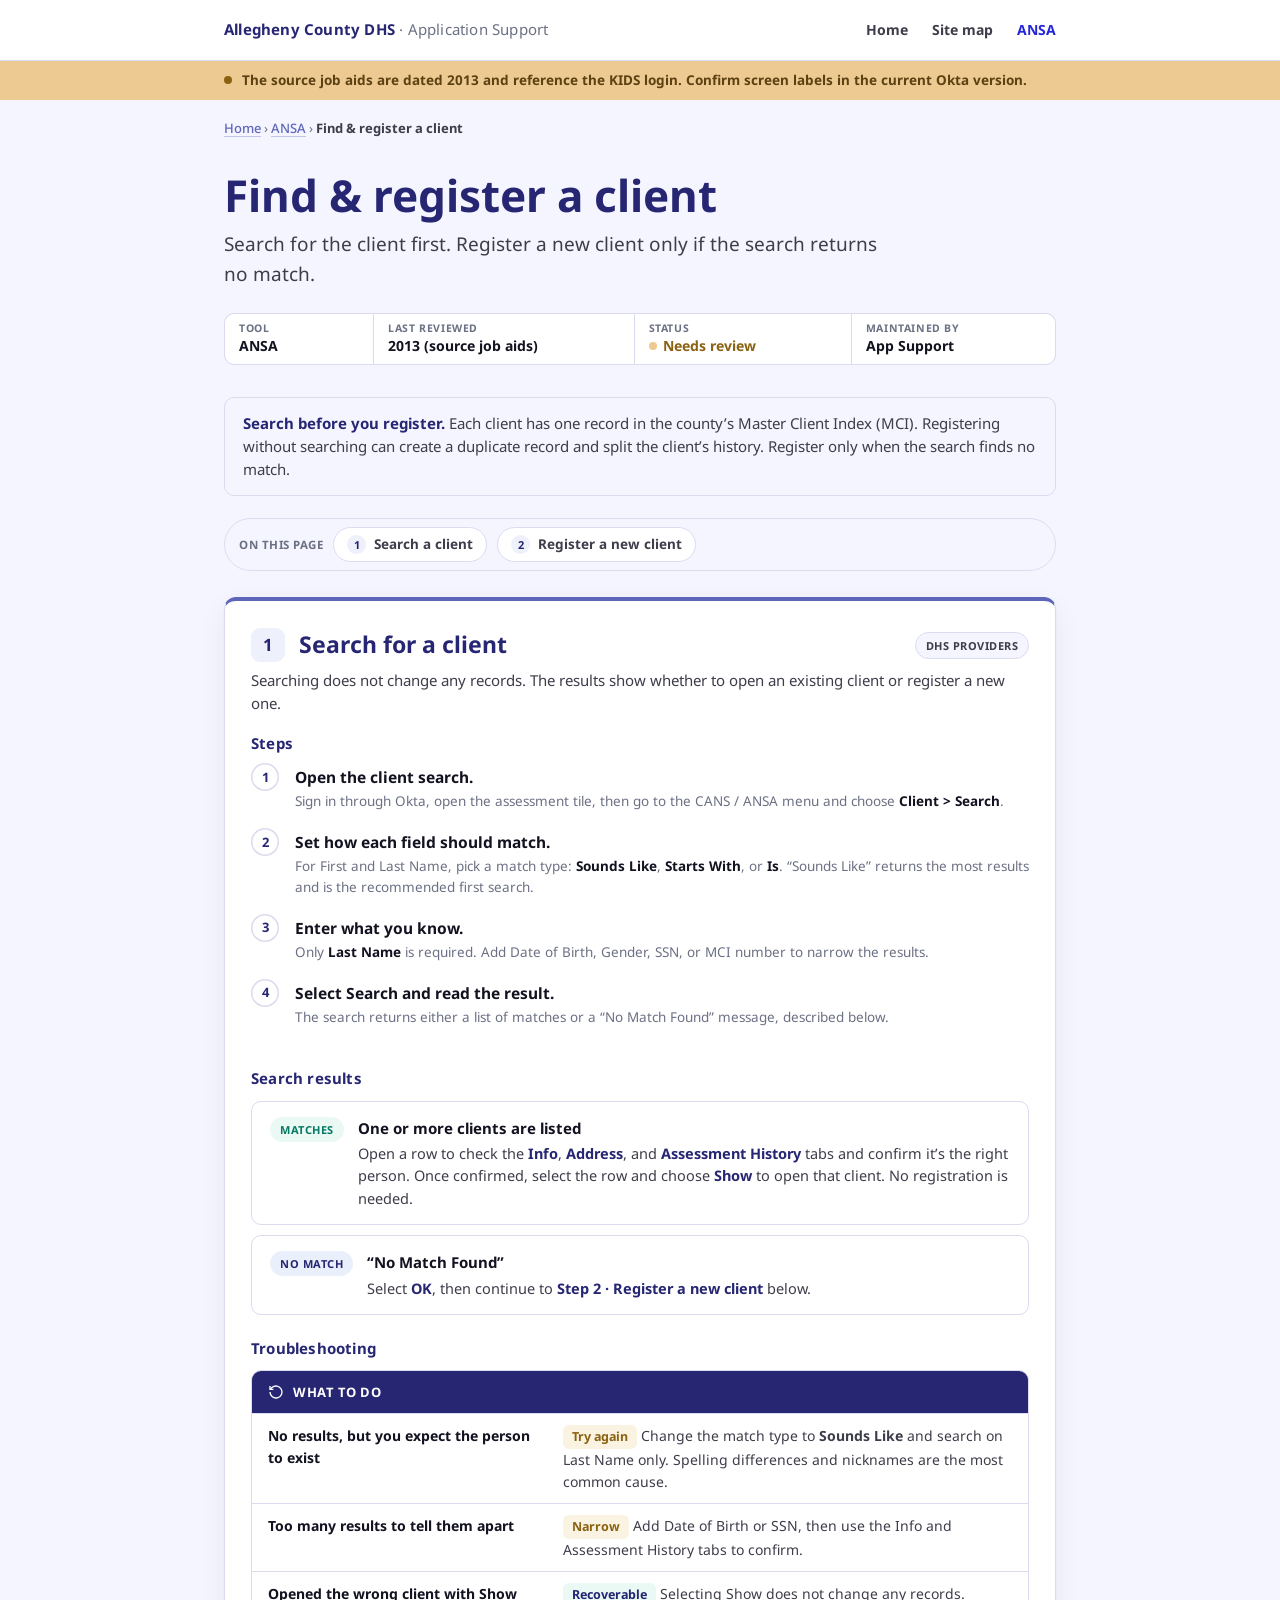
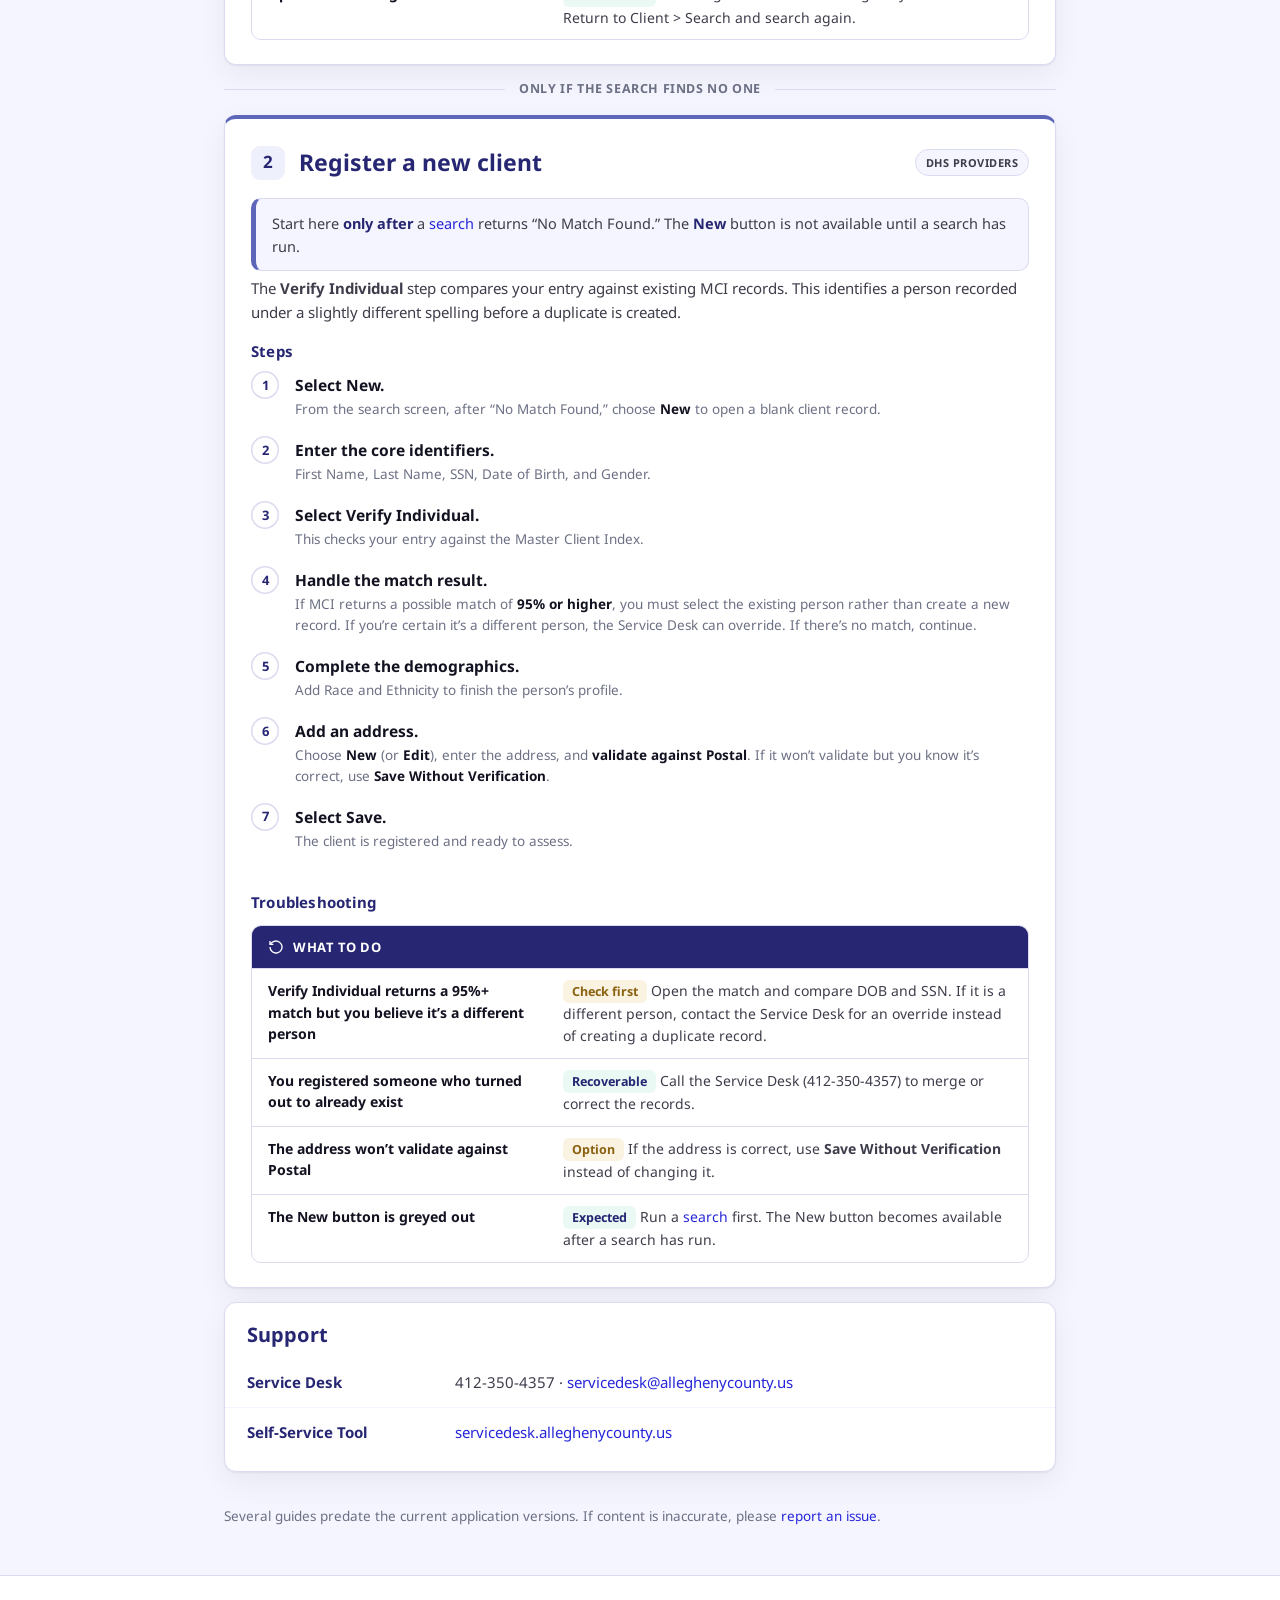
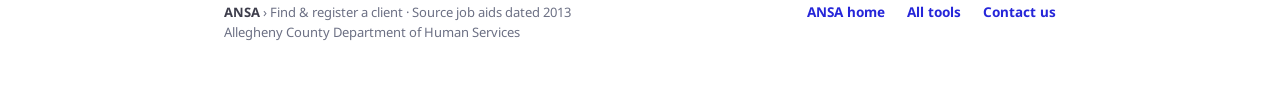
==== ansa-find-register-client.html @ c054a8fb "Rework MH Residential guides and tighten copy across the hub Referral page: replace the accordion li" ====
<!DOCTYPE html>
<html lang="en"><head>
<meta charset="UTF-8"><meta name="viewport" content="width=device-width, initial-scale=1.0">
<title>Find & register a client | ANSA</title>
<link rel="stylesheet" href="acdhs.css">

<style>
  .notice{background:var(--yellow);color:#5c4112;}
  .notice .wrap-narrow{display:flex;align-items:center;gap:10px;padding:9px 24px;font-size:13.5px;font-weight:700;}
  .notice .dot{width:8px;height:8px;border-radius:50%;background:#8a6212;flex:none;}
  .notice a{color:#5c4112;text-decoration:underline;}
  .hero{padding:34px 0 8px;}
  .twocol{display:grid;grid-template-columns:1fr 1fr;gap:16px;margin:0 0 30px;}
  .panel{background:var(--white);border:1px solid var(--ash);border-radius:var(--radius);box-shadow:var(--shadow);padding:22px 24px;}
  .panel h3{margin:0 0 10px;font-size:15px;font-weight:700;color:var(--dark-blue);letter-spacing:.2px;}
  .panel ul{margin:0;padding-left:18px;color:var(--slate);font-size:15px;}
  .panel ul li{margin-bottom:7px;}
  .panel p{margin:0;color:var(--slate);font-size:15px;}
  .access{display:flex;gap:16px;align-items:flex-start;background:var(--white);border:1px solid var(--ash);border-left:5px solid var(--light-blue);border-radius:var(--radius);box-shadow:var(--shadow);padding:20px 24px;margin:0 0 38px;}
  .access .ic{width:40px;height:40px;border-radius:10px;background:#EEF0FB;display:flex;align-items:center;justify-content:center;flex:none;}
  .access .ic svg{width:21px;height:21px;stroke:var(--light-blue);}
  .access h3{margin:0 0 4px;font-size:16px;color:var(--dark-blue);}
  .access p{margin:0;color:var(--slate);font-size:15px;}
  .access .corr{margin-top:8px;font-size:13.5px;color:#8a6212;background:#FBF3E2;border-radius:8px;padding:8px 12px;}
  .buckets{display:grid;grid-template-columns:1fr 1fr;gap:14px;margin-bottom:18px;}
  .bucket{display:flex;flex-direction:column;background:var(--white);border:1px solid var(--ash);border-radius:var(--radius);box-shadow:var(--shadow);padding:20px 22px;text-decoration:none;color:inherit;transition:transform .12s,box-shadow .12s,border-color .12s;}
  a.bucket:hover{transform:translateY(-2px);border-color:var(--light-blue);box-shadow:0 6px 22px rgba(18,18,33,.10);text-decoration:none;}
  .bucket .top{display:flex;align-items:center;justify-content:space-between;margin-bottom:8px;}
  .bucket .bt{font-size:17px;font-weight:700;color:var(--dark-blue);}
  .bucket .bd{font-size:14px;color:var(--slate);margin-bottom:12px;}
  .bucket .aids{font-size:13px;color:var(--stone);margin-top:auto;}
  .bucket .aids span{display:inline-block;background:var(--smoke);border:1px solid var(--ash);border-radius:6px;padding:2px 8px;margin:0 5px 5px 0;color:var(--slate);}
  .bucket .foot{margin-top:12px;display:flex;align-items:baseline;gap:12px;}
  .bucket .steps{font-size:13px;color:var(--stone);}
  .bucket .go{margin-left:auto;font-size:13.5px;font-weight:700;color:var(--blue);}
  .bucket.soon .go{color:var(--stone);}
  .bucket.feat{border-color:var(--light-blue);}
  .tasklist{display:flex;flex-direction:column;gap:12px;margin-bottom:24px;}
  .task{display:flex;gap:16px;align-items:flex-start;background:var(--white);border:1px solid var(--ash);border-radius:var(--radius);box-shadow:var(--shadow);padding:20px 22px;text-decoration:none;color:inherit;transition:transform .12s,border-color .12s;}
  a.task:hover{transform:translateY(-2px);border-color:var(--light-blue);text-decoration:none;}
  .task .num{width:30px;height:30px;border-radius:8px;background:#EEF0FB;color:var(--dark-blue);font-weight:700;font-size:14px;display:flex;align-items:center;justify-content:center;flex:none;}
  .task .tt{font-size:17px;font-weight:700;color:var(--dark-blue);margin:0 0 3px;}
  .task .td{font-size:14.5px;color:var(--slate);margin:0;}
  .task .meta{margin-top:9px;display:flex;gap:8px;align-items:center;}
  .task .go{margin-left:auto;align-self:center;color:var(--light-blue);font-weight:700;font-size:20px;}
  /* steps + result + recovery (shared with guide pages) */
  section.block{margin-bottom:40px;}
  ol.steps{margin:0;padding-left:0;counter-reset:step;list-style:none;}
  ol.steps li{position:relative;padding:0 0 18px 44px;counter-increment:step;font-size:15.5px;color:var(--black);}
  ol.steps li::before{content:counter(step);position:absolute;left:0;top:-2px;width:28px;height:28px;border-radius:50%;background:var(--white);box-shadow:inset 0 0 0 1.5px var(--ash);color:var(--dark-blue);font-size:13px;font-weight:700;display:flex;align-items:center;justify-content:center;}
  ol.steps li b{color:var(--black);}
  ol.steps li span{display:block;color:var(--stone);font-size:13.5px;margin-top:2px;}
  .results{display:flex;flex-direction:column;gap:10px;}
  .res{background:var(--white);border:1px solid var(--ash);border-radius:10px;padding:15px 18px;display:flex;gap:14px;align-items:flex-start;}
  .res .rt{font-size:15px;font-weight:700;color:var(--black);margin:0 0 2px;}
  .res p{margin:0;font-size:14.5px;color:var(--slate);}
  .res p b{color:var(--dark-blue);}
  .recover{border:1px solid var(--ash);border-radius:10px;overflow:hidden;}
  .recover .rh{background:var(--dark-blue);color:#fff;font-size:13px;font-weight:700;letter-spacing:.5px;text-transform:uppercase;padding:11px 16px;display:flex;align-items:center;gap:9px;}
  .recover table{width:100%;border-collapse:collapse;font-size:14px;}
  .recover td{padding:11px 16px;border-top:1px solid var(--ash);vertical-align:top;color:var(--slate);}
  .recover tr td:first-child{font-weight:700;color:var(--black);width:38%;}
  .recover .yes{display:inline-block;font-weight:700;color:var(--dark-blue);background:#EAF9F4;padding:2px 9px;border-radius:6px;font-size:12.5px;}
  .recover .chk{display:inline-block;font-weight:700;color:#8a6212;background:#FBF3E2;padding:2px 9px;border-radius:6px;font-size:12.5px;}
  .contacts{background:var(--white);border:1px solid var(--ash);border-radius:var(--radius);box-shadow:var(--shadow);overflow:hidden;margin-bottom:34px;}
  .contacts .row{display:flex;gap:18px;padding:13px 22px;border-top:1px solid var(--smoke);font-size:15px;}
  .contacts .row:first-of-type{border-top:none;}
  .contacts dt{flex:0 0 190px;font-weight:700;color:var(--dark-blue);margin:0;}
  .contacts dd{margin:0;color:var(--slate);}
  .why{font-size:15px;color:var(--slate);background:var(--smoke);border:1px solid var(--ash);border-radius:10px;padding:14px 18px;margin:0 0 22px;}
  .why b{color:var(--dark-blue);}
  /* combined page: sticky in-page nav + stacked steps */
  .subnav{position:sticky;top:60px;z-index:10;display:flex;align-items:center;gap:10px;flex-wrap:wrap;background:rgba(245,245,255,.92);-webkit-backdrop-filter:blur(6px);backdrop-filter:blur(6px);border:1px solid var(--ash);border-radius:30px;padding:8px 14px;margin:0 0 26px;}
  .subnav .lab{font-weight:700;color:var(--stone);text-transform:uppercase;letter-spacing:.5px;font-size:11.5px;}
  .subnav a{display:inline-flex;align-items:center;gap:8px;background:var(--white);border:1px solid var(--ash);border-radius:30px;padding:6px 13px;font-weight:700;color:var(--slate);font-size:13.5px;}
  .subnav a:hover{border-color:var(--blue);color:var(--dark-blue);text-decoration:none;}
  .subnav a .n{width:19px;height:19px;border-radius:50%;background:#EEF0FB;color:var(--dark-blue);font-size:11px;display:flex;align-items:center;justify-content:center;}
  .stepsec{scroll-margin-top:120px;background:var(--white);border:1px solid var(--ash);border-top:4px solid var(--light-blue);border-radius:var(--radius);box-shadow:var(--shadow);padding:6px 26px 24px;margin-bottom:14px;}
  .stephead{display:flex;align-items:center;gap:14px;padding:20px 0 4px;flex-wrap:wrap;}
  .stephead .bignum{width:34px;height:34px;border-radius:9px;background:#EEF0FB;color:var(--dark-blue);font-weight:700;font-size:17px;display:flex;align-items:center;justify-content:center;flex:none;}
  .stephead h2{margin:0;font-size:23px;}
  .stephead .tag{margin-left:auto;}
  .stepsec h3{font-size:15px;color:var(--dark-blue);margin:22px 0 10px;letter-spacing:.2px;}
  .stepsec h3:first-of-type{margin-top:16px;}
  .bridge{display:flex;align-items:center;gap:14px;margin:6px 0 16px;color:var(--stone);font-size:12.5px;font-weight:700;text-transform:uppercase;letter-spacing:.6px;}
  .bridge::before,.bridge::after{content:"";height:1px;background:var(--ash);flex:1;}
  .pre{font-size:14.5px;color:var(--slate);background:var(--smoke);border:1px solid var(--ash);border-left:5px solid var(--light-blue);border-radius:10px;padding:13px 16px;margin:0 0 6px;}
  .pre b{color:var(--dark-blue);}
  @media (max-width:680px){
    .twocol,.buckets{grid-template-columns:1fr;}
    .contacts dt{flex-basis:130px;} .access{flex-wrap:wrap;}
    .subnav{top:56px;} .stephead .tag{margin-left:0;}
  }
  .report{font-size:13.5px;color:var(--stone);margin:18px 0 0;}
</style>

</head><body>
<div class="topbar"><div class="wrap-narrow">
  <div class="brand">Allegheny County DHS <span>· Application Support</span></div>
  <nav class="nav" aria-label="Sections"><a href="index.html">Home</a><a href="dhs-sitemap.html">Site map</a><a href="ansa-landing.html" class="active">ANSA</a></nav>
</div></div><div class="notice"><div class="wrap-narrow">
  <span class="dot" aria-hidden="true"></span><span>The source job aids are dated 2013 and reference the KIDS login. Confirm screen labels in the current Okta version.</span>
</div></div><main class="wrap-narrow">
  <div class="crumb"><a href="index.html">Home</a> › <a href="ansa-landing.html">ANSA</a> › <b>Find &amp; register a client</b></div>
  <section class="hero">
    <h1>Find &amp; register a client</h1>
    <p class="lede">Search for the client first. Register a new client only if the search returns no match.</p>
    <div class="trust"><div><div class="k">Tool</div><div class="v">ANSA</div></div><div><div class="k">Last reviewed</div><div class="v">2013 (source job aids)</div></div><div><div class="k">Status</div><div class="v warn">Needs review</div></div><div><div class="k">Maintained by</div><div class="v">App Support</div></div></div>
  </section>

  <div class="why"><b>Search before you register.</b> Each client has one record in the county’s Master Client Index (MCI). Registering without searching can create a duplicate record and split the client’s history. Register only when the search finds no match.</div>

  <nav class="subnav" aria-label="On this page">
    <span class="lab">On this page</span>
    <a href="#search"><span class="n">1</span> Search a client</a>
    <a href="#register"><span class="n">2</span> Register a new client</a>
  </nav>

  <!-- STEP 1 -->
  <section class="stepsec" id="search">
    <div class="stephead">
      <span class="bignum">1</span>
      <h2>Search for a client</h2>
      <span class="tag role">DHS Providers</span>
    </div>
    <p style="color:var(--slate);margin:2px 0 0;font-size:15px">Searching does not change any records. The results show whether to open an existing client or register a new one.</p>

    <h3>Steps</h3>
    <ol class="steps">
      <li><b>Open the client search.</b><span>Sign in through Okta, open the assessment tile, then go to the CANS / ANSA menu and choose <b>Client &gt; Search</b>.</span></li>
      <li><b>Set how each field should match.</b><span>For First and Last Name, pick a match type: <b>Sounds Like</b>, <b>Starts With</b>, or <b>Is</b>. “Sounds Like” returns the most results and is the recommended first search.</span></li>
      <li><b>Enter what you know.</b><span>Only <b>Last Name</b> is required. Add Date of Birth, Gender, SSN, or MCI number to narrow the results.</span></li>
      <li><b>Select Search and read the result.</b><span>The search returns either a list of matches or a “No Match Found” message, described below.</span></li>
    </ol>

    <h3>Search results</h3>
    <div class="results">
      <div class="res"><span class="tag ok">Matches</span><div><p class="rt">One or more clients are listed</p><p>Open a row to check the <b>Info</b>, <b>Address</b>, and <b>Assessment History</b> tabs and confirm it’s the right person. Once confirmed, select the row and choose <b>Show</b> to open that client. No registration is needed.</p></div></div>
      <div class="res"><span class="tag new">No match</span><div><p class="rt">“No Match Found”</p><p>Select <b>OK</b>, then continue to <a href="#register"><b>Step 2 · Register a new client</b></a> below.</p></div></div>
    </div>

    <h3>Troubleshooting</h3>
    <div class="recover">
      <div class="rh"><svg viewBox="0 0 24 24" fill="none" stroke="currentColor" stroke-width="2" style="width:16px;height:16px"><path d="M3 12a9 9 0 1 0 3-6.7L3 8"/><path d="M3 3v5h5"/></svg> What to do</div>
      <table>
        <tr><td>No results, but you expect the person to exist</td><td><span class="chk">Try again</span> Change the match type to <b>Sounds Like</b> and search on Last Name only. Spelling differences and nicknames are the most common cause.</td></tr>
        <tr><td>Too many results to tell them apart</td><td><span class="chk">Narrow</span> Add Date of Birth or SSN, then use the Info and Assessment History tabs to confirm.</td></tr>
        <tr><td>Opened the wrong client with Show</td><td><span class="yes">Recoverable</span> Selecting Show does not change any records. Return to Client &gt; Search and search again.</td></tr>
      </table>
    </div>
  </section>

  <div class="bridge">Only if the search finds no one</div>

  <!-- STEP 2 -->
  <section class="stepsec" id="register">
    <div class="stephead">
      <span class="bignum">2</span>
      <h2>Register a new client</h2>
      <span class="tag role">DHS Providers</span>
    </div>
    <p class="pre" style="margin-top:14px">Start here <b>only after</b> a <a href="#search">search</a> returns “No Match Found.” The <b>New</b> button is not available until a search has run.</p>
    <p style="color:var(--slate);margin:0 0 4px;font-size:15px">The <b>Verify Individual</b> step compares your entry against existing MCI records. This identifies a person recorded under a slightly different spelling before a duplicate is created.</p>

    <h3>Steps</h3>
    <ol class="steps">
      <li><b>Select New.</b><span>From the search screen, after “No Match Found,” choose <b>New</b> to open a blank client record.</span></li>
      <li><b>Enter the core identifiers.</b><span>First Name, Last Name, SSN, Date of Birth, and Gender.</span></li>
      <li><b>Select Verify Individual.</b><span>This checks your entry against the Master Client Index.</span></li>
      <li><b>Handle the match result.</b><span>If MCI returns a possible match of <b>95% or higher</b>, you must select the existing person rather than create a new record. If you’re certain it’s a different person, the Service Desk can override. If there’s no match, continue.</span></li>
      <li><b>Complete the demographics.</b><span>Add Race and Ethnicity to finish the person’s profile.</span></li>
      <li><b>Add an address.</b><span>Choose <b>New</b> (or <b>Edit</b>), enter the address, and <b>validate against Postal</b>. If it won’t validate but you know it’s correct, use <b>Save Without Verification</b>.</span></li>
      <li><b>Select Save.</b><span>The client is registered and ready to assess.</span></li>
    </ol>

    <h3>Troubleshooting</h3>
    <div class="recover">
      <div class="rh"><svg viewBox="0 0 24 24" fill="none" stroke="currentColor" stroke-width="2" style="width:16px;height:16px"><path d="M3 12a9 9 0 1 0 3-6.7L3 8"/><path d="M3 3v5h5"/></svg> What to do</div>
      <table>
        <tr><td>Verify Individual returns a 95%+ match but you believe it’s a different person</td><td><span class="chk">Check first</span> Open the match and compare DOB and SSN. If it is a different person, contact the Service Desk for an override instead of creating a duplicate record.</td></tr>
        <tr><td>You registered someone who turned out to already exist</td><td><span class="yes">Recoverable</span> Call the Service Desk (412-350-4357) to merge or correct the records.</td></tr>
        <tr><td>The address won’t validate against Postal</td><td><span class="chk">Option</span> If the address is correct, use <b>Save Without Verification</b> instead of changing it.</td></tr>
        <tr><td>The New button is greyed out</td><td><span class="yes">Expected</span> Run a <a href="#search">search</a> first. The New button becomes available after a search has run.</td></tr>
      </table>
    </div>
  </section>

  <section class="block">
    <div class="contacts">
      <div style="padding:16px 22px 4px"><h2 style="font-size:20px;margin:0">Support</h2></div>
      <dl style="margin:0;padding:4px 0 14px">
        <div class="row"><dt>Service Desk</dt><dd>412-350-4357 · <a href="mailto:servicedesk@alleghenycounty.us">servicedesk@alleghenycounty.us</a></dd></div>
        <div class="row"><dt>Self-Service Tool</dt><dd><a href="http://servicedesk.alleghenycounty.us">servicedesk.alleghenycounty.us</a></dd></div>
      </dl>
    </div>
    <p class="report">Several guides predate the current application versions. If content is inaccurate, please <a href="mailto:dhs-servicedesk@alleghenycounty.us?subject=Guide%20issue%3A%20Find%20%26%20register%20a%20client%20%E2%80%94%20ANSA">report an issue</a>.</p>
  </section>
</main><footer><div class="wrap-narrow">
  <div class="meta"><b>ANSA</b> › Find &amp; register a client · Source job aids dated 2013<br>Allegheny County Department of Human Services</div>
  <div class="flinks"><a href="ansa-landing.html">ANSA home</a><a href="dhs-sitemap.html">All tools</a><a href="#">Contact us</a></div>
</div></footer></body></html>
---- acdhs.css ----
/* ACDHS design system — shared tokens & components */
@import url('https://fonts.googleapis.com/css2?family=Noto+Sans:wght@300;400;500;700&family=Noto+Serif:wght@400;700&display=swap');
:root{
  --white:#FFFFFF; --smoke:#F5F5FF; --ash:#DBDBF0;
  --black:#121221; --slate:#3D3D4B; --stone:#6C7084;
  --blue:#2626D9; --light-blue:#5E66BA; --dark-blue:#262673;
  --green:#05DEB4; --yellow:#EDCA91; --red:#ED9489; --sky:#ACD0FF;
  --radius:12px; --shadow:0 1px 2px rgba(18,18,33,.06), 0 10px 30px rgba(18,18,33,.06);
}
*{box-sizing:border-box;}
body{margin:0;font-family:'Noto Sans',system-ui,sans-serif;color:var(--black);background:var(--smoke);line-height:1.55;-webkit-font-smoothing:antialiased;}
a{color:var(--blue);text-decoration:none;} a:hover{text-decoration:underline;color:var(--dark-blue);}
:focus-visible{outline:3px solid var(--light-blue);outline-offset:2px;border-radius:4px;}
.wrap{max-width:1080px;margin:0 auto;padding:0 24px;}
.wrap-narrow{max-width:880px;margin:0 auto;padding:0 24px;}

/* top bar */
.topbar{background:var(--white);border-bottom:1px solid var(--ash);position:sticky;top:0;z-index:20;}
.topbar .wrap,.topbar .wrap-narrow{display:flex;align-items:center;justify-content:space-between;height:60px;}
.brand{font-weight:700;font-size:15px;color:var(--dark-blue);letter-spacing:.2px;}
.brand span{color:var(--stone);font-weight:400;}
.nav{display:flex;gap:24px;font-size:14px;font-weight:700;}
.nav a{color:var(--slate);}
.nav a.active{color:var(--blue);}

/* eyebrow / headings */
.eyebrow{font-size:12px;font-weight:700;letter-spacing:1.4px;color:var(--light-blue);text-transform:uppercase;margin:0 0 8px;}
h1{font-size:44px;line-height:1.05;font-weight:700;color:var(--dark-blue);margin:0 0 12px;}
h2{font-size:25px;font-weight:700;color:var(--dark-blue);margin:0 0 4px;}
.lede{font-size:19px;color:var(--slate);margin:0 0 24px;max-width:680px;}
.sub{color:var(--stone);font-size:15px;margin:0 0 20px;}

/* breadcrumb */
.crumb{font-size:13px;color:var(--stone);padding:18px 0 0;}
.crumb a{color:var(--light-blue);font-weight:500;text-decoration:underline;text-decoration-color:rgba(94,102,186,.35);text-underline-offset:3px;}
.crumb a:hover{color:var(--blue);text-decoration-color:currentColor;}
.crumb b{color:var(--slate);}

/* trust strip — the signature device. Slim, single row; holds up to 6 fields.
   Cells size to their content and share leftover space, so 1–6 fields all fill the row. */
.trust{display:flex;flex-wrap:wrap;gap:1px;background:var(--ash);border:1px solid var(--ash);border-radius:10px;overflow:hidden;margin:0 0 24px;}
.trust>div{flex:1 1 auto;background:var(--white);padding:7px 14px 8px;}
.trust .k{font-size:10.5px;font-weight:700;letter-spacing:.6px;text-transform:uppercase;color:var(--stone);line-height:1.4;margin-bottom:1px;}
.trust .v{font-size:14px;font-weight:700;color:var(--black);line-height:1.35;}
.trust .v.ok{color:var(--dark-blue);display:flex;align-items:center;gap:6px;}
.trust .v.ok::before{content:"";width:8px;height:8px;border-radius:50%;background:var(--green);}
.trust .v.warn{color:#8a6212;display:flex;align-items:center;gap:6px;}
.trust .v.warn::before{content:"";width:8px;height:8px;border-radius:50%;background:var(--yellow);}

/* fit check: helps people confirm they're on the right tool page.
   Directly after a trust strip, the two join into one unit (shared edge, square inner corners). */
.fit{background:var(--white);border:1px solid var(--ash);border-radius:10px;margin:0 0 24px;padding:2px 14px;}
.fit>div{display:grid;grid-template-columns:112px 1fr;gap:14px;padding:9px 0;border-top:1px solid var(--smoke);}
.fit>div:first-child{border-top:none;}
.fit dt{font-size:10.5px;font-weight:700;letter-spacing:.6px;text-transform:uppercase;color:var(--stone);line-height:1.4;padding-top:3px;}
.fit dd{margin:0;font-size:14.5px;line-height:1.5;color:var(--slate);}
.fit .alts{list-style:none;margin:0;padding:0;}
.fit .alts li+li{margin-top:3px;}
.fit .alts a{display:inline-flex;align-items:center;gap:4px;font-weight:700;margin-right:4px;}
.fit .alts .ext{width:13px;height:13px;fill:none;stroke:currentColor;stroke-width:2.2;stroke-linecap:round;stroke-linejoin:round;}
.fit .alts span{color:var(--stone);}

/* tooltip (behavior in acdhs-tip.js) */
.tip-btn{display:inline-flex;align-items:center;gap:5px;font:inherit;color:inherit;background:none;border:0;padding:0;cursor:help;text-decoration:underline dotted var(--stone);text-underline-offset:4px;}
.tip-btn svg{width:14px;height:14px;fill:none;stroke:var(--stone);stroke-width:2;stroke-linecap:round;}
.tip-btn:hover svg,.tip-btn:focus-visible svg{stroke:var(--dark-blue);}
.tip-body{position:fixed;z-index:40;width:max-content;max-width:min(300px,calc(100vw - 32px));background:var(--black);color:#fff;font-size:13px;font-weight:400;line-height:1.5;letter-spacing:0;text-transform:none;padding:10px 12px;border-radius:8px;box-shadow:0 8px 24px rgba(18,18,33,.25);}
.tip-body[hidden]{display:none;}
.tip-body b{color:#fff;font-weight:700;}
.tip-body a{color:var(--sky);font-weight:700;text-decoration:underline;text-underline-offset:2px;}
.tip-body a:hover{color:#fff;}
.trust:has(+.fit){margin-bottom:0;border-bottom-left-radius:0;border-bottom-right-radius:0;}
.trust+.fit{border-top:none;border-top-left-radius:0;border-top-right-radius:0;}

/* search */
.search{position:relative;margin-bottom:32px;}
.search label{display:block;font-size:13px;font-weight:700;color:var(--slate);margin-bottom:6px;}
.search input{width:100%;font:inherit;font-size:16px;color:var(--black);padding:14px 16px 14px 46px;background:var(--white);border:1.5px solid var(--ash);border-radius:10px;}
.search input::placeholder{color:var(--stone);}
.search input:focus{border-color:var(--blue);outline:none;box-shadow:0 0 0 3px rgba(38,38,217,.12);}
.search svg{position:absolute;left:16px;bottom:15px;width:20px;height:20px;stroke:var(--stone);}

/* callout */
.callout{background:var(--white);border:1px solid var(--ash);border-left:5px solid var(--light-blue);border-radius:var(--radius);padding:20px 24px;margin-bottom:34px;box-shadow:var(--shadow);}
.callout .eyebrow{margin-bottom:6px;}
.callout p{margin:0;color:var(--slate);font-size:15.5px;}
.callout b{color:var(--dark-blue);}

/* tags */
.tag{font-size:11px;font-weight:700;letter-spacing:.5px;text-transform:uppercase;padding:4px 10px;border-radius:20px;white-space:nowrap;display:inline-block;}
.tag.ok{background:#EAF9F4;color:#067a63;}
.tag.new{background:#EAF0FB;color:var(--dark-blue);}
.tag.warn{background:#FBF3E2;color:#8a6212;}
.tag.role{background:var(--smoke);color:var(--slate);border:1px solid var(--ash);}

/* buttons */
.btn{display:inline-block;background:var(--blue);color:#fff;font:inherit;font-size:14px;font-weight:700;border:none;border-radius:9px;padding:11px 18px;cursor:pointer;white-space:nowrap;}
.btn:hover{background:var(--dark-blue);text-decoration:none;color:#fff;}
.btn.ghost{background:var(--white);color:var(--blue);border:1.5px solid var(--ash);}
.btn.ghost:hover{border-color:var(--blue);color:var(--dark-blue);background:var(--smoke);}

/* generic card */
.card{background:var(--white);border:1px solid var(--ash);border-radius:var(--radius);box-shadow:var(--shadow);}

/* footer */
footer{border-top:1px solid var(--ash);background:var(--white);margin-top:48px;}
footer .wrap,footer .wrap-narrow{padding:26px 24px 44px;display:flex;flex-wrap:wrap;gap:18px 40px;align-items:baseline;justify-content:space-between;}
footer .meta{font-size:13px;color:var(--stone);}
footer .meta b{color:var(--slate);}
footer .flinks{display:flex;gap:22px;font-size:13.5px;font-weight:700;}

@media (max-width:680px){
  h1{font-size:32px;} .trust>div{flex-basis:40%;}
  .fit>div{grid-template-columns:1fr;gap:2px;}
  .nav{gap:14px;font-size:13px;} .brand span{display:none;}
}
@media (prefers-reduced-motion:reduce){*{transition:none!important;}}

/* text for screen readers only */
.visually-hidden{position:absolute!important;width:1px;height:1px;padding:0;margin:-1px;overflow:hidden;clip:rect(0 0 0 0);white-space:nowrap;border:0;}
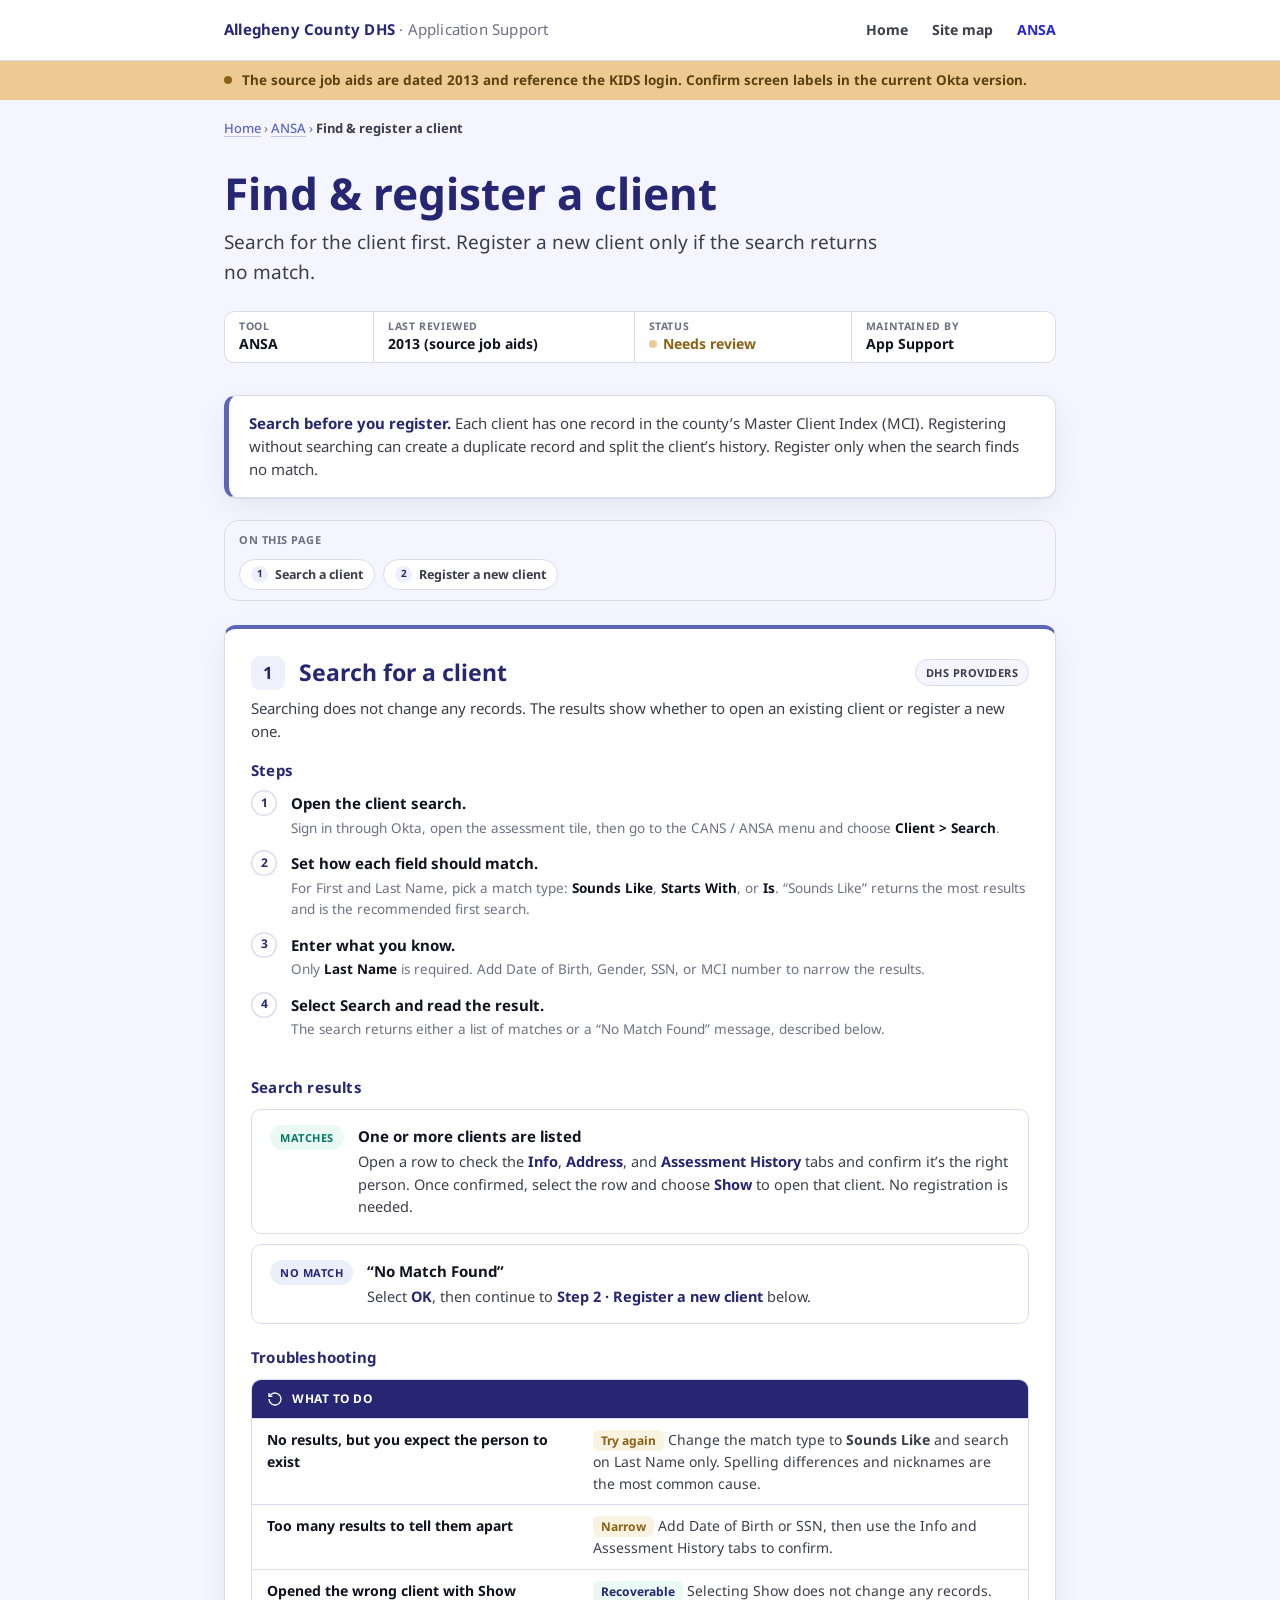
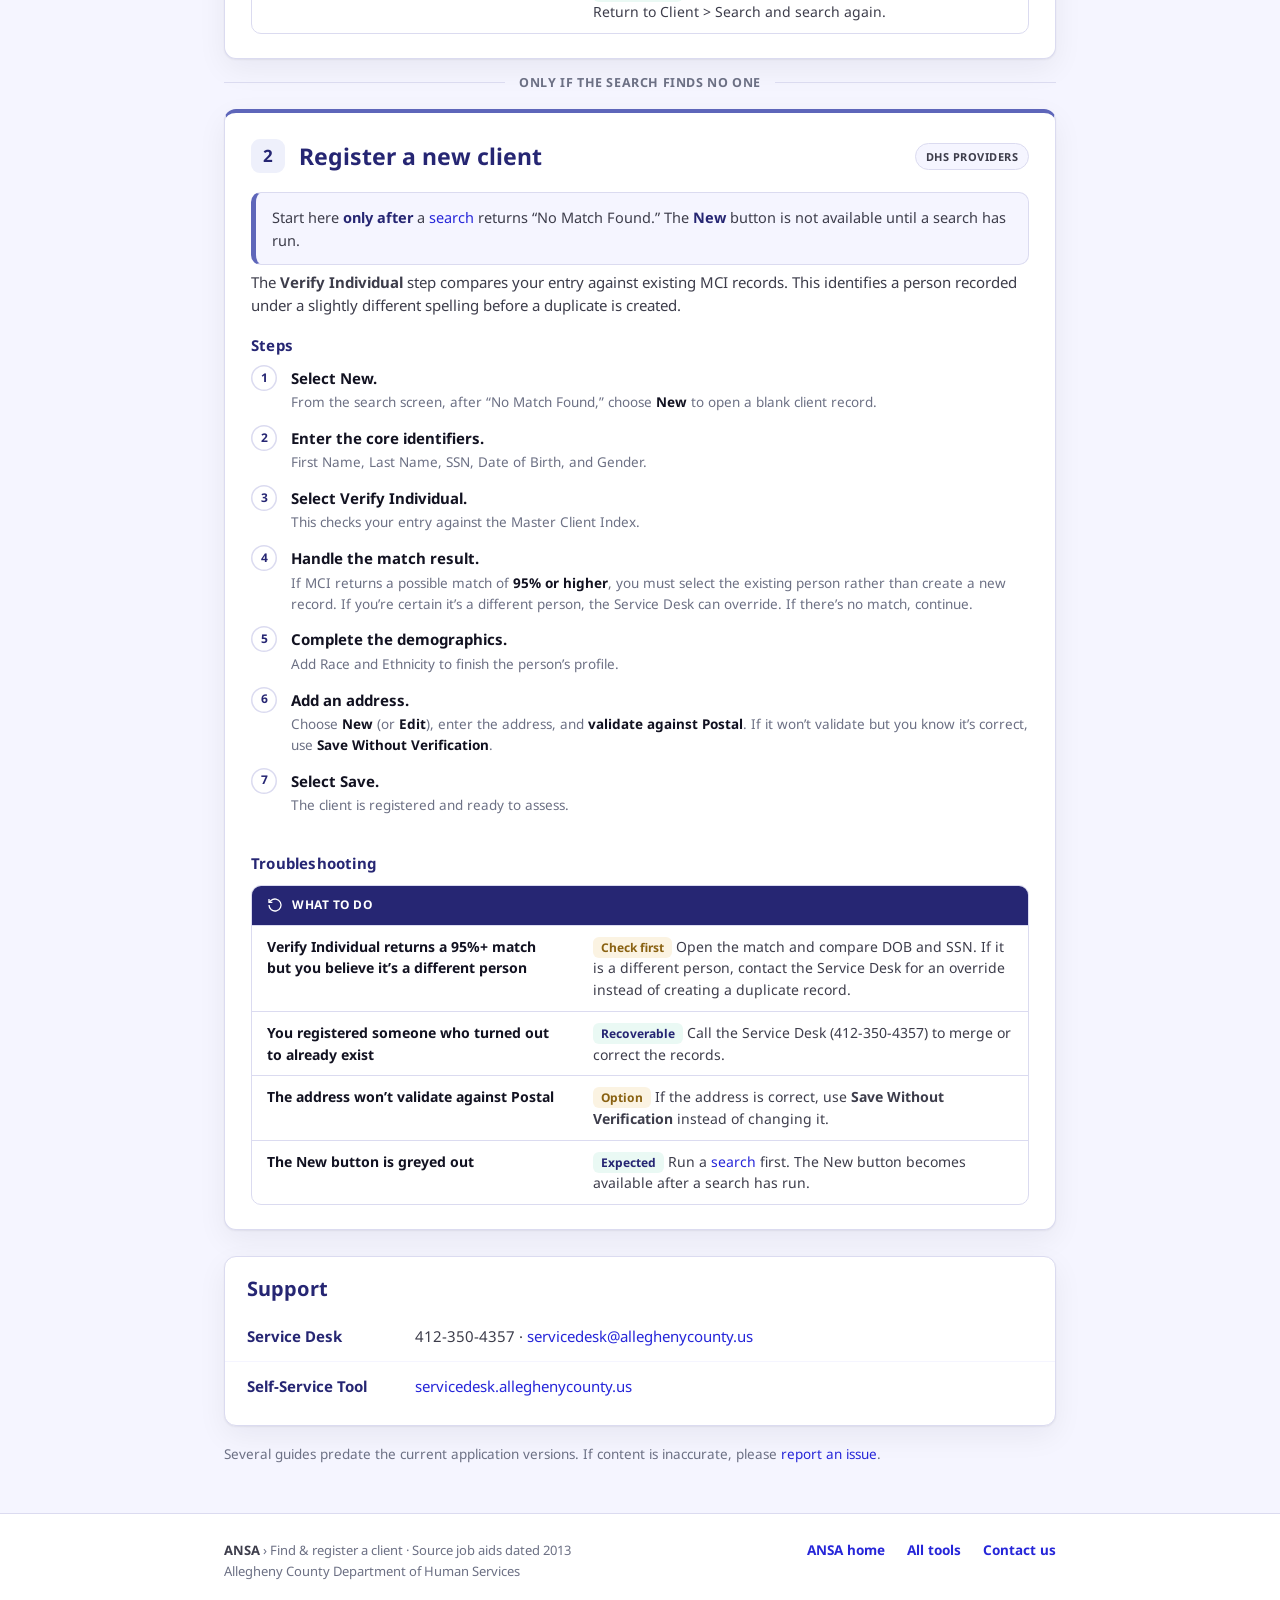
==== commit 304a9e17: "Move shared tool page styles into tool-page.css Carries over the tool-page refactor that was in prog" ====
--- a/ansa-find-register-client.html
+++ b/ansa-find-register-client.html
@@ -2,79 +2,22 @@
 <html lang="en"><head>
 <meta charset="UTF-8"><meta name="viewport" content="width=device-width, initial-scale=1.0">
 <title>Find & register a client | ANSA</title>
-<link rel="stylesheet" href="acdhs.css">
+<link rel="stylesheet" href="acdhs.css"><link rel="stylesheet" href="tool-page.css">
 
 <style>
-  .notice{background:var(--yellow);color:#5c4112;}
-  .notice .wrap-narrow{display:flex;align-items:center;gap:10px;padding:9px 24px;font-size:13.5px;font-weight:700;}
-  .notice .dot{width:8px;height:8px;border-radius:50%;background:#8a6212;flex:none;}
-  .notice a{color:#5c4112;text-decoration:underline;}
-  .hero{padding:34px 0 8px;}
-  .twocol{display:grid;grid-template-columns:1fr 1fr;gap:16px;margin:0 0 30px;}
-  .panel{background:var(--white);border:1px solid var(--ash);border-radius:var(--radius);box-shadow:var(--shadow);padding:22px 24px;}
-  .panel h3{margin:0 0 10px;font-size:15px;font-weight:700;color:var(--dark-blue);letter-spacing:.2px;}
-  .panel ul{margin:0;padding-left:18px;color:var(--slate);font-size:15px;}
-  .panel ul li{margin-bottom:7px;}
-  .panel p{margin:0;color:var(--slate);font-size:15px;}
-  .access{display:flex;gap:16px;align-items:flex-start;background:var(--white);border:1px solid var(--ash);border-left:5px solid var(--light-blue);border-radius:var(--radius);box-shadow:var(--shadow);padding:20px 24px;margin:0 0 38px;}
-  .access .ic{width:40px;height:40px;border-radius:10px;background:#EEF0FB;display:flex;align-items:center;justify-content:center;flex:none;}
-  .access .ic svg{width:21px;height:21px;stroke:var(--light-blue);}
-  .access h3{margin:0 0 4px;font-size:16px;color:var(--dark-blue);}
-  .access p{margin:0;color:var(--slate);font-size:15px;}
-  .access .corr{margin-top:8px;font-size:13.5px;color:#8a6212;background:#FBF3E2;border-radius:8px;padding:8px 12px;}
-  .buckets{display:grid;grid-template-columns:1fr 1fr;gap:14px;margin-bottom:18px;}
-  .bucket{display:flex;flex-direction:column;background:var(--white);border:1px solid var(--ash);border-radius:var(--radius);box-shadow:var(--shadow);padding:20px 22px;text-decoration:none;color:inherit;transition:transform .12s,box-shadow .12s,border-color .12s;}
-  a.bucket:hover{transform:translateY(-2px);border-color:var(--light-blue);box-shadow:0 6px 22px rgba(18,18,33,.10);text-decoration:none;}
-  .bucket .top{display:flex;align-items:center;justify-content:space-between;margin-bottom:8px;}
-  .bucket .bt{font-size:17px;font-weight:700;color:var(--dark-blue);}
-  .bucket .bd{font-size:14px;color:var(--slate);margin-bottom:12px;}
   .bucket .aids{font-size:13px;color:var(--stone);margin-top:auto;}
   .bucket .aids span{display:inline-block;background:var(--smoke);border:1px solid var(--ash);border-radius:6px;padding:2px 8px;margin:0 5px 5px 0;color:var(--slate);}
   .bucket .foot{margin-top:12px;display:flex;align-items:baseline;gap:12px;}
-  .bucket .steps{font-size:13px;color:var(--stone);}
-  .bucket .go{margin-left:auto;font-size:13.5px;font-weight:700;color:var(--blue);}
   .bucket.soon .go{color:var(--stone);}
   .bucket.feat{border-color:var(--light-blue);}
-  .tasklist{display:flex;flex-direction:column;gap:12px;margin-bottom:24px;}
-  .task{display:flex;gap:16px;align-items:flex-start;background:var(--white);border:1px solid var(--ash);border-radius:var(--radius);box-shadow:var(--shadow);padding:20px 22px;text-decoration:none;color:inherit;transition:transform .12s,border-color .12s;}
-  a.task:hover{transform:translateY(-2px);border-color:var(--light-blue);text-decoration:none;}
-  .task .num{width:30px;height:30px;border-radius:8px;background:#EEF0FB;color:var(--dark-blue);font-weight:700;font-size:14px;display:flex;align-items:center;justify-content:center;flex:none;}
-  .task .tt{font-size:17px;font-weight:700;color:var(--dark-blue);margin:0 0 3px;}
-  .task .td{font-size:14.5px;color:var(--slate);margin:0;}
-  .task .meta{margin-top:9px;display:flex;gap:8px;align-items:center;}
-  .task .go{margin-left:auto;align-self:center;color:var(--light-blue);font-weight:700;font-size:20px;}
-  /* steps + result + recovery (shared with guide pages) */
+  /* ANSA guide components: step sections, results, bridge */
   section.block{margin-bottom:40px;}
-  ol.steps{margin:0;padding-left:0;counter-reset:step;list-style:none;}
-  ol.steps li{position:relative;padding:0 0 18px 44px;counter-increment:step;font-size:15.5px;color:var(--black);}
-  ol.steps li::before{content:counter(step);position:absolute;left:0;top:-2px;width:28px;height:28px;border-radius:50%;background:var(--white);box-shadow:inset 0 0 0 1.5px var(--ash);color:var(--dark-blue);font-size:13px;font-weight:700;display:flex;align-items:center;justify-content:center;}
-  ol.steps li b{color:var(--black);}
   ol.steps li span{display:block;color:var(--stone);font-size:13.5px;margin-top:2px;}
   .results{display:flex;flex-direction:column;gap:10px;}
   .res{background:var(--white);border:1px solid var(--ash);border-radius:10px;padding:15px 18px;display:flex;gap:14px;align-items:flex-start;}
   .res .rt{font-size:15px;font-weight:700;color:var(--black);margin:0 0 2px;}
   .res p{margin:0;font-size:14.5px;color:var(--slate);}
   .res p b{color:var(--dark-blue);}
-  .recover{border:1px solid var(--ash);border-radius:10px;overflow:hidden;}
-  .recover .rh{background:var(--dark-blue);color:#fff;font-size:13px;font-weight:700;letter-spacing:.5px;text-transform:uppercase;padding:11px 16px;display:flex;align-items:center;gap:9px;}
-  .recover table{width:100%;border-collapse:collapse;font-size:14px;}
-  .recover td{padding:11px 16px;border-top:1px solid var(--ash);vertical-align:top;color:var(--slate);}
-  .recover tr td:first-child{font-weight:700;color:var(--black);width:38%;}
-  .recover .yes{display:inline-block;font-weight:700;color:var(--dark-blue);background:#EAF9F4;padding:2px 9px;border-radius:6px;font-size:12.5px;}
-  .recover .chk{display:inline-block;font-weight:700;color:#8a6212;background:#FBF3E2;padding:2px 9px;border-radius:6px;font-size:12.5px;}
-  .contacts{background:var(--white);border:1px solid var(--ash);border-radius:var(--radius);box-shadow:var(--shadow);overflow:hidden;margin-bottom:34px;}
-  .contacts .row{display:flex;gap:18px;padding:13px 22px;border-top:1px solid var(--smoke);font-size:15px;}
-  .contacts .row:first-of-type{border-top:none;}
-  .contacts dt{flex:0 0 190px;font-weight:700;color:var(--dark-blue);margin:0;}
-  .contacts dd{margin:0;color:var(--slate);}
-  .why{font-size:15px;color:var(--slate);background:var(--smoke);border:1px solid var(--ash);border-radius:10px;padding:14px 18px;margin:0 0 22px;}
-  .why b{color:var(--dark-blue);}
-  /* combined page: sticky in-page nav + stacked steps */
-  .subnav{position:sticky;top:60px;z-index:10;display:flex;align-items:center;gap:10px;flex-wrap:wrap;background:rgba(245,245,255,.92);-webkit-backdrop-filter:blur(6px);backdrop-filter:blur(6px);border:1px solid var(--ash);border-radius:30px;padding:8px 14px;margin:0 0 26px;}
-  .subnav .lab{font-weight:700;color:var(--stone);text-transform:uppercase;letter-spacing:.5px;font-size:11.5px;}
-  .subnav a{display:inline-flex;align-items:center;gap:8px;background:var(--white);border:1px solid var(--ash);border-radius:30px;padding:6px 13px;font-weight:700;color:var(--slate);font-size:13.5px;}
-  .subnav a:hover{border-color:var(--blue);color:var(--dark-blue);text-decoration:none;}
-  .subnav a .n{width:19px;height:19px;border-radius:50%;background:#EEF0FB;color:var(--dark-blue);font-size:11px;display:flex;align-items:center;justify-content:center;}
   .stepsec{scroll-margin-top:120px;background:var(--white);border:1px solid var(--ash);border-top:4px solid var(--light-blue);border-radius:var(--radius);box-shadow:var(--shadow);padding:6px 26px 24px;margin-bottom:14px;}
   .stephead{display:flex;align-items:center;gap:14px;padding:20px 0 4px;flex-wrap:wrap;}
   .stephead .bignum{width:34px;height:34px;border-radius:9px;background:#EEF0FB;color:var(--dark-blue);font-weight:700;font-size:17px;display:flex;align-items:center;justify-content:center;flex:none;}
@@ -86,12 +29,7 @@
   .bridge::before,.bridge::after{content:"";height:1px;background:var(--ash);flex:1;}
   .pre{font-size:14.5px;color:var(--slate);background:var(--smoke);border:1px solid var(--ash);border-left:5px solid var(--light-blue);border-radius:10px;padding:13px 16px;margin:0 0 6px;}
   .pre b{color:var(--dark-blue);}
-  @media (max-width:680px){
-    .twocol,.buckets{grid-template-columns:1fr;}
-    .contacts dt{flex-basis:130px;} .access{flex-wrap:wrap;}
-    .subnav{top:56px;} .stephead .tag{margin-left:0;}
-  }
-  .report{font-size:13.5px;color:var(--stone);margin:18px 0 0;}
+  @media (max-width:680px){.contacts dt{flex-basis:130px;} .subnav{top:56px;} .stephead .tag{margin-left:0;}}
 </style>
 
 </head><body>
--- a/acdhs.css
+++ b/acdhs.css
@@ -72,20 +72,6 @@
 .trust:has(+.fit){margin-bottom:0;border-bottom-left-radius:0;border-bottom-right-radius:0;}
 .trust+.fit{border-top:none;border-top-left-radius:0;border-top-right-radius:0;}
 
-/* search */
-.search{position:relative;margin-bottom:32px;}
-.search label{display:block;font-size:13px;font-weight:700;color:var(--slate);margin-bottom:6px;}
-.search input{width:100%;font:inherit;font-size:16px;color:var(--black);padding:14px 16px 14px 46px;background:var(--white);border:1.5px solid var(--ash);border-radius:10px;}
-.search input::placeholder{color:var(--stone);}
-.search input:focus{border-color:var(--blue);outline:none;box-shadow:0 0 0 3px rgba(38,38,217,.12);}
-.search svg{position:absolute;left:16px;bottom:15px;width:20px;height:20px;stroke:var(--stone);}
-
-/* callout */
-.callout{background:var(--white);border:1px solid var(--ash);border-left:5px solid var(--light-blue);border-radius:var(--radius);padding:20px 24px;margin-bottom:34px;box-shadow:var(--shadow);}
-.callout .eyebrow{margin-bottom:6px;}
-.callout p{margin:0;color:var(--slate);font-size:15.5px;}
-.callout b{color:var(--dark-blue);}
-
 /* tags */
 .tag{font-size:11px;font-weight:700;letter-spacing:.5px;text-transform:uppercase;padding:4px 10px;border-radius:20px;white-space:nowrap;display:inline-block;}
 .tag.ok{background:#EAF9F4;color:#067a63;}
--- a/tool-page.css
+++ b/tool-page.css
@@ -0,0 +1,92 @@
+/* ACDHS tool pages: shared component layer.
+   Loaded after acdhs.css by every tool landing page and task guide page.
+   Blueprint: MH Residential. Page-specific rules stay in that page's own <style>. */
+
+/* page chrome */
+.notice{background:var(--yellow);color:#5c4112;}
+.notice .wrap-narrow{display:flex;align-items:center;gap:10px;padding:9px 24px;font-size:13.5px;font-weight:700;}
+.notice .dot{width:8px;height:8px;border-radius:50%;background:#8a6212;flex:none;}
+.notice a{color:#5c4112;text-decoration:underline;}
+.hero{padding:32px 0 8px;}
+
+/* tool landing: lifecycle. One column per stage, up to 6; stage 7 starts a new row under stage 1. */
+.life{background:var(--white);border:1px solid var(--ash);border-radius:var(--radius);box-shadow:var(--shadow);padding:18px 22px;margin:0 0 30px;}
+.life h3{margin:0 0 12px;font-size:13px;font-weight:700;text-transform:uppercase;letter-spacing:.5px;color:var(--stone);}
+.lifeflow{--cols:6;--gap:24px;display:grid;grid-template-columns:repeat(var(--cols),minmax(max-content,1fr));column-gap:var(--gap);row-gap:16px;margin:0;padding:0;list-style:none;counter-reset:stage;}
+.lifeflow:has(>li:nth-child(1):last-child){--cols:1;} .lifeflow:has(>li:nth-child(2):last-child){--cols:2;} .lifeflow:has(>li:nth-child(3):last-child){--cols:3;}
+.lifeflow:has(>li:nth-child(4):last-child){--cols:4;} .lifeflow:has(>li:nth-child(5):last-child){--cols:5;}
+.lifestep{position:relative;display:flex;flex-direction:column;align-items:center;text-align:center;counter-increment:stage;font-size:13px;font-weight:500;line-height:1.3;color:var(--slate);}
+.lifestep::after{content:counter(stage);content:counter(stage) / "";order:-1;display:flex;align-items:center;justify-content:center;width:15px;height:15px;margin-bottom:5px;border-radius:50%;box-shadow:inset 0 0 0 1px var(--stone);font-size:9.5px;font-weight:700;line-height:1;color:var(--stone);}
+.lifestep+.lifestep::before{content:"→";content:"→" / "";position:absolute;top:7.5px;left:calc(var(--gap) / -2);transform:translate(-50%,-50%);line-height:1;color:var(--stone);}
+.lifestep:nth-child(6n+1)::before{display:none;}
+.lifestep small{margin-top:1px;font-size:11.5px;font-weight:500;color:var(--stone);}
+@media (max-width:760px){.life .lifeflow:has(>li:nth-child(4)){--cols:3;} .lifestep:nth-child(3n+1)::before{display:none;}}
+@media (max-width:680px){.life .lifeflow:has(>li:nth-child(3)){--cols:2;} .lifestep+.lifestep::before{display:block;} .lifestep:nth-child(2n+1)::before{display:none;}}
+
+/* tool landing: task cards */
+.buckets{display:grid;grid-template-columns:1fr 1fr;gap:14px;}
+h2+.buckets{margin-top:16px;}
+.bucket{display:flex;flex-direction:column;background:var(--white);border:1px solid var(--ash);border-radius:var(--radius);box-shadow:var(--shadow);padding:20px 22px;color:inherit;transition:transform .12s,border-color .12s;}
+a.bucket:hover{transform:translateY(-2px);border-color:var(--light-blue);box-shadow:0 6px 22px rgba(18,18,33,.10);text-decoration:none;}
+.bucket .top{display:flex;align-items:center;gap:12px;margin-bottom:8px;}
+/* .bic (icon tile) is optional. */
+.bucket .bic{width:36px;height:36px;border-radius:9px;background:#EEF0FB;display:flex;align-items:center;justify-content:center;flex:none;}
+.bucket .bic svg{width:20px;height:20px;stroke:var(--light-blue);fill:none;}
+.bucket .bt{font-size:17px;font-weight:700;color:var(--dark-blue);}
+.bucket .bd{font-size:14px;color:var(--slate);margin:0 0 12px;}
+.bucket .foot{margin-top:auto;display:flex;align-items:baseline;gap:12px;}
+.bucket .steps{font-size:13px;color:var(--stone);}
+.bucket .go{margin-left:auto;font-size:13.5px;font-weight:700;color:var(--blue);}
+
+/* task guide: screen cards */
+.screen{scroll-margin-top:150px;background:var(--white);border:1px solid var(--ash);border-radius:var(--radius);box-shadow:var(--shadow);margin-bottom:12px;overflow:hidden;}
+.screen.card .shead{display:flex;align-items:center;gap:13px;padding:16px 20px 0;}
+.sbody{padding:2px 20px 22px;}
+.screen.card .sbody{padding-top:0;}
+.snum{width:28px;height:28px;border-radius:8px;background:#EEF0FB;color:var(--dark-blue);font-weight:700;font-size:14px;display:flex;align-items:center;justify-content:center;flex:none;}
+.stitle{font-size:16.5px;font-weight:700;color:var(--dark-blue);flex:1;min-width:0;}
+.datetag{font-size:11px;font-weight:700;border-radius:20px;padding:3px 9px;white-space:nowrap;}
+.datetag.old{background:#FBF3E2;color:#8a6212;} .datetag.ok{background:var(--smoke);color:var(--stone);border:1px solid var(--ash);}
+.sbody .purpose{font-size:15px;color:var(--slate);margin:14px 0 4px;}
+h4.sh{font-size:12px;font-weight:700;text-transform:uppercase;letter-spacing:.5px;color:var(--stone);margin:20px 0 10px;}
+
+/* task guide: numbered steps, field lists, troubleshooting, notes */
+ol.steps{margin:0;padding-left:0;counter-reset:step;list-style:none;}
+ol.steps li{position:relative;padding:0 0 14px 40px;counter-increment:step;font-size:15px;color:var(--black);}
+ol.steps li::before{content:counter(step);position:absolute;left:0;top:-2px;width:26px;height:26px;border-radius:50%;background:var(--white);box-shadow:inset 0 0 0 1.5px var(--ash);color:var(--dark-blue);font-size:12px;font-weight:700;display:flex;align-items:center;justify-content:center;}
+ol.steps li b{color:var(--black);}
+dl.fields{margin:0;display:grid;grid-template-columns:auto 1fr;gap:0;}
+dl.fields div{display:contents;}
+dl.fields dt{font-weight:700;color:var(--dark-blue);font-size:14px;padding:8px 16px 8px 0;border-top:1px solid var(--smoke);white-space:nowrap;}
+dl.fields dd{margin:0;color:var(--slate);font-size:14.5px;padding:8px 0;border-top:1px solid var(--smoke);}
+dl.fields div:first-child dt,dl.fields div:first-child dd{border-top:none;}
+.recover{border:1px solid var(--ash);border-radius:10px;overflow:hidden;}
+.recover .rh{display:flex;align-items:center;gap:9px;background:var(--dark-blue);color:#fff;font-size:12px;font-weight:700;letter-spacing:.5px;text-transform:uppercase;padding:10px 15px;}
+.recover table{width:100%;border-collapse:collapse;font-size:14px;}
+.recover td{padding:10px 15px;border-top:1px solid var(--ash);vertical-align:top;color:var(--slate);}
+.recover tr td:first-child{font-weight:700;color:var(--black);width:42%;}
+.recover .yes{font-weight:700;color:var(--dark-blue);background:#EAF9F4;padding:2px 8px;border-radius:6px;font-size:12px;}
+.recover .chk{font-weight:700;color:#8a6212;background:#FBF3E2;padding:2px 8px;border-radius:6px;font-size:12px;}
+.note{font-size:14px;color:var(--slate);background:var(--smoke);border-left:4px solid var(--light-blue);border-radius:8px;padding:11px 14px;margin-top:16px;}
+.note b{color:var(--dark-blue);}
+.srclink{margin-top:14px;font-size:13px;} .srclink a{font-weight:700;}
+.why{font-size:15px;color:var(--slate);background:var(--white);border:1px solid var(--ash);border-left:5px solid var(--light-blue);border-radius:var(--radius);box-shadow:var(--shadow);padding:16px 20px;margin:0 0 22px;}
+.why b{color:var(--dark-blue);}
+
+/* task guide: in-page section links */
+.subnav{position:sticky;top:60px;z-index:10;display:flex;align-items:center;gap:8px;flex-wrap:wrap;background:rgba(245,245,255,.94);-webkit-backdrop-filter:blur(6px);backdrop-filter:blur(6px);border:1px solid var(--ash);border-radius:14px;padding:10px 14px;margin:0 0 24px;}
+.subnav .lab{font-size:11px;font-weight:700;letter-spacing:.5px;text-transform:uppercase;color:var(--stone);width:100%;margin-bottom:2px;}
+.subnav a{display:inline-flex;align-items:center;gap:7px;background:var(--white);border:1px solid var(--ash);border-radius:20px;padding:5px 11px;font-size:12.5px;font-weight:700;color:var(--slate);}
+.subnav a:hover{border-color:var(--blue);color:var(--dark-blue);text-decoration:none;}
+.subnav a .n{width:17px;height:17px;border-radius:50%;background:#EEF0FB;color:var(--dark-blue);font-size:10px;display:flex;align-items:center;justify-content:center;}
+
+/* support contacts and report-an-issue line */
+.contacts{background:var(--white);border:1px solid var(--ash);border-radius:var(--radius);box-shadow:var(--shadow);overflow:hidden;margin:26px 0 14px;}
+.contacts .row{display:flex;gap:18px;padding:13px 22px;border-top:1px solid var(--smoke);font-size:15px;} .contacts .row:first-of-type{border-top:none;}
+.contacts dt{flex:0 0 150px;font-weight:700;color:var(--dark-blue);margin:0;} .contacts dd{margin:0;color:var(--slate);}
+.report{font-size:13.5px;color:var(--stone);margin:18px 0 0;}
+
+@media (max-width:680px){
+  .buckets{grid-template-columns:1fr;}
+  dl.fields{grid-template-columns:1fr;} dl.fields dt{padding-bottom:0;border-top:1px solid var(--smoke);} dl.fields dd{padding-top:2px;border-top:none;}
+}
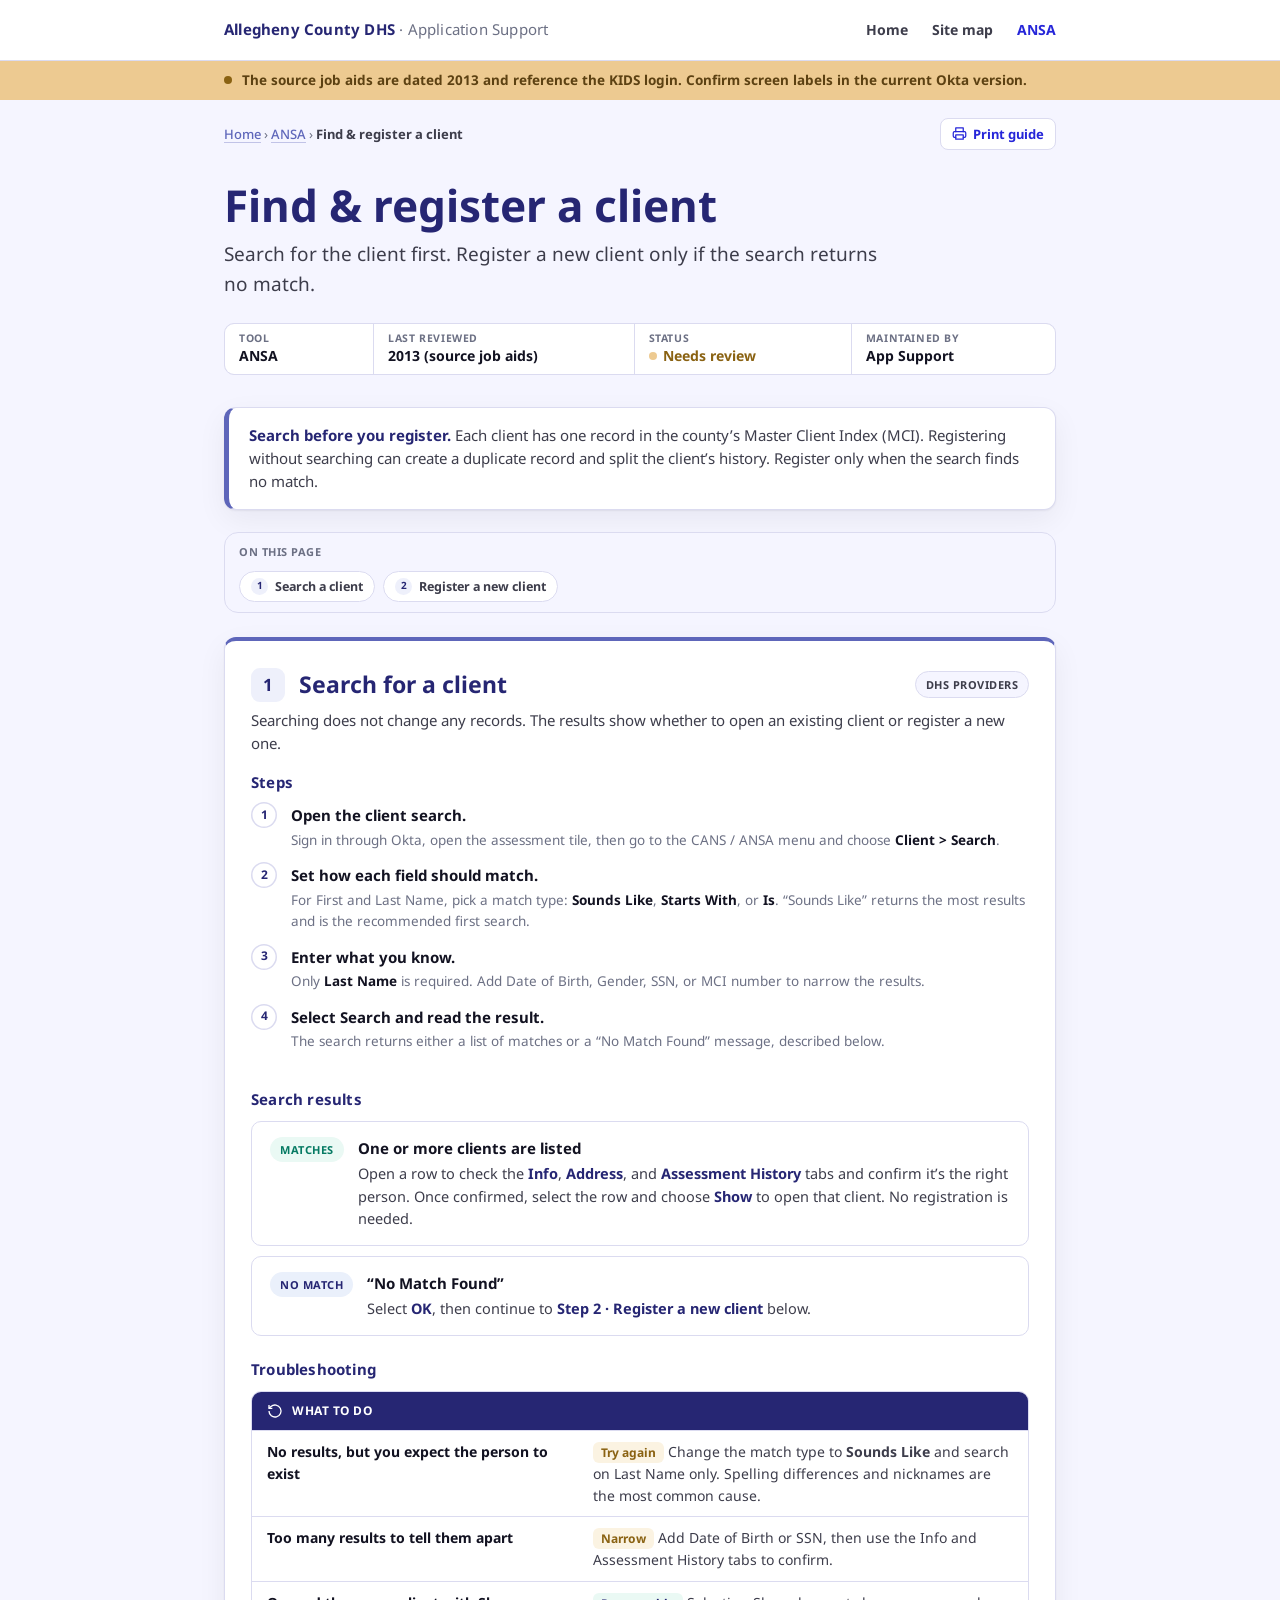
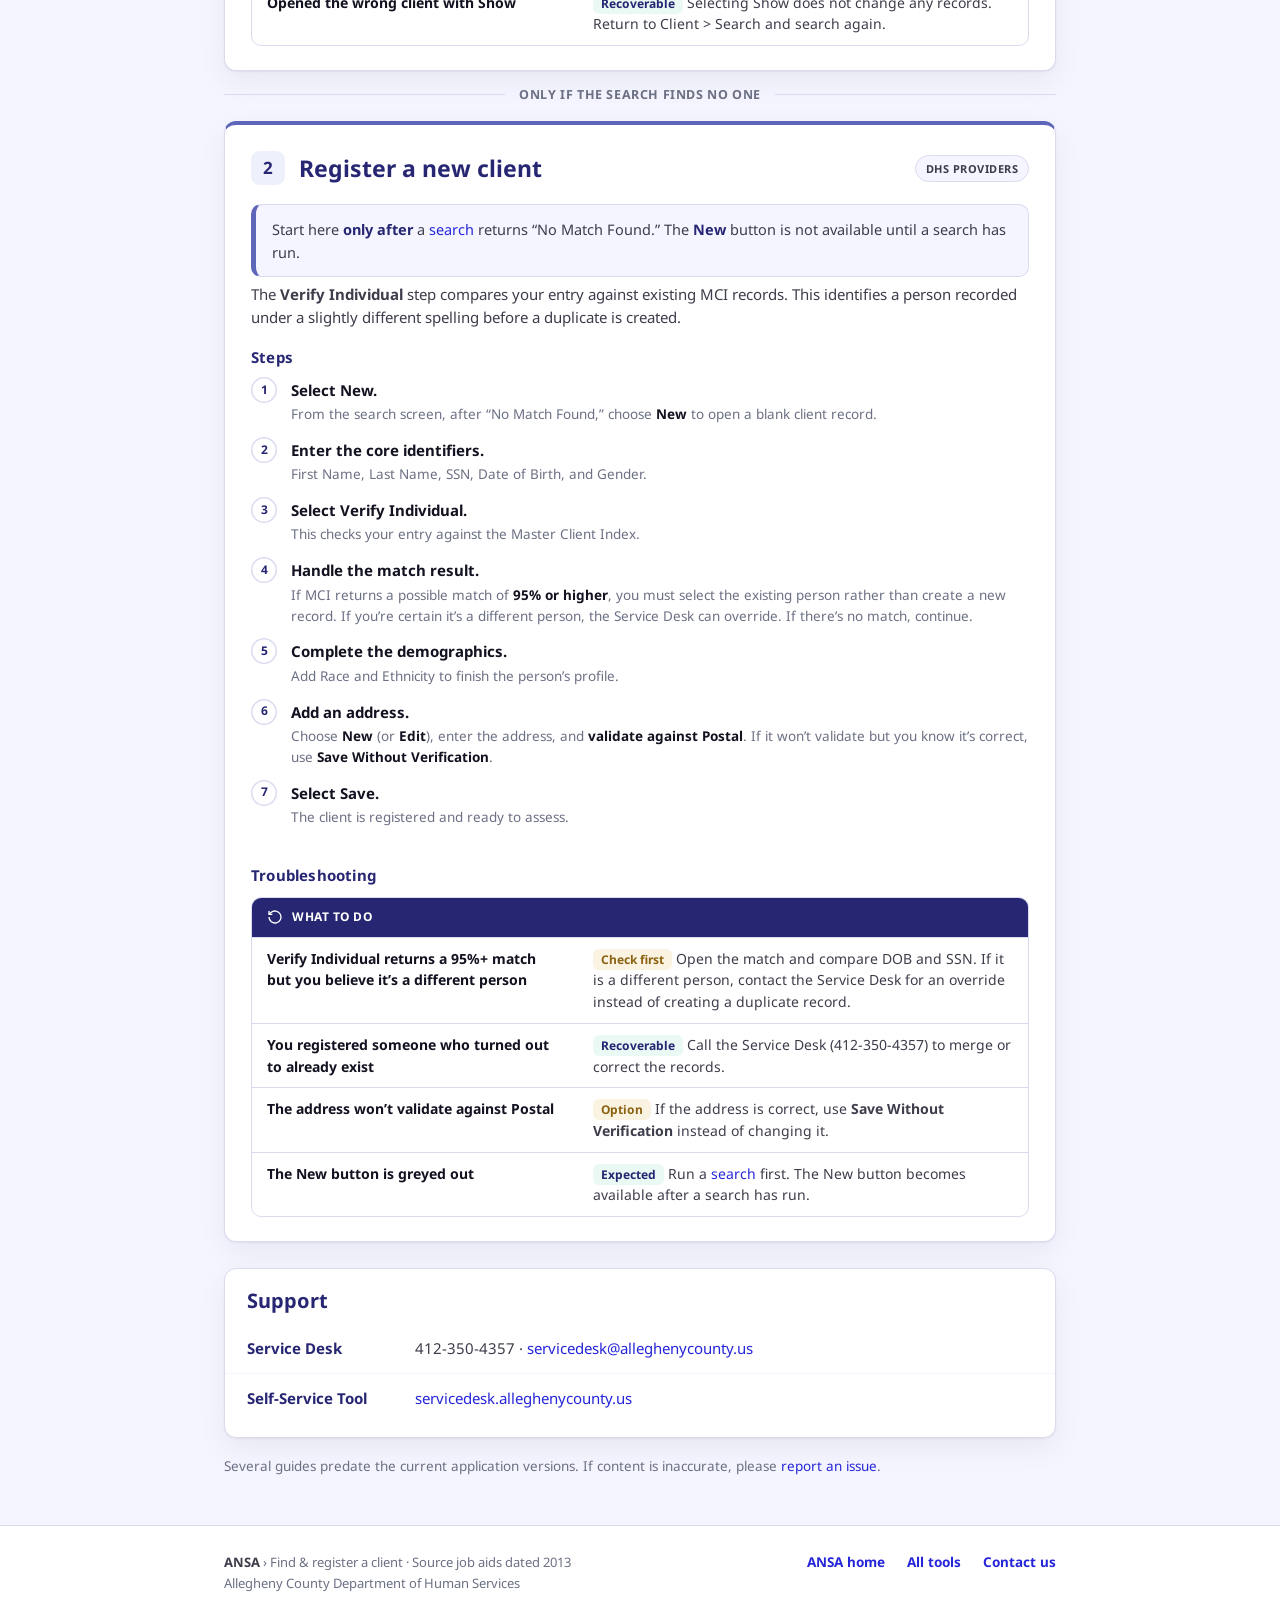
==== commit e6dd122e: "Add print support to guide pages Each guide page gets a Print guide button in the breadcrumb row. Pr" ====
--- a/ansa-find-register-client.html
+++ b/ansa-find-register-client.html
@@ -39,9 +39,9 @@
 </div></div><div class="notice"><div class="wrap-narrow">
   <span class="dot" aria-hidden="true"></span><span>The source job aids are dated 2013 and reference the KIDS login. Confirm screen labels in the current Okta version.</span>
 </div></div><main class="wrap-narrow">
-  <div class="crumb"><a href="index.html">Home</a> › <a href="ansa-landing.html">ANSA</a> › <b>Find &amp; register a client</b></div>
+  <div class="crumb has-actions"><span class="trail"><a href="index.html">Home</a> › <a href="ansa-landing.html">ANSA</a> › <b>Find &amp; register a client</b></span><button type="button" class="print-btn"><svg viewBox="0 0 24 24" aria-hidden="true"><path d="M6 9V3h12v6"/><path d="M6 18H4a2 2 0 0 1-2-2v-5a2 2 0 0 1 2-2h16a2 2 0 0 1 2 2v5a2 2 0 0 1-2 2h-2"/><rect x="6" y="14" width="12" height="7"/></svg>Print guide</button></div>
   <section class="hero">
-    <h1>Find &amp; register a client</h1>
+    <h1>Find &amp; register a client</h1><p class="print-meta"></p>
     <p class="lede">Search for the client first. Register a new client only if the search returns no match.</p>
     <div class="trust"><div><div class="k">Tool</div><div class="v">ANSA</div></div><div><div class="k">Last reviewed</div><div class="v">2013 (source job aids)</div></div><div><div class="k">Status</div><div class="v warn">Needs review</div></div><div><div class="k">Maintained by</div><div class="v">App Support</div></div></div>
   </section>
@@ -136,4 +136,5 @@
 </main><footer><div class="wrap-narrow">
   <div class="meta"><b>ANSA</b> › Find &amp; register a client · Source job aids dated 2013<br>Allegheny County Department of Human Services</div>
   <div class="flinks"><a href="ansa-landing.html">ANSA home</a><a href="dhs-sitemap.html">All tools</a><a href="#">Contact us</a></div>
-</div></footer></body></html>+</div></footer>
+<script src="acdhs-print.js"></script></body></html>
--- a/acdhs.css
+++ b/acdhs.css
@@ -104,3 +104,29 @@
 
 /* text for screen readers only */
 .visually-hidden{position:absolute!important;width:1px;height:1px;padding:0;margin:-1px;overflow:hidden;clip:rect(0 0 0 0);white-space:nowrap;border:0;}
+
+/* page toolbar: breadcrumb trail plus page actions (e.g. Print guide) */
+.crumb.has-actions{display:flex;align-items:center;justify-content:space-between;flex-wrap:wrap;gap:8px 16px;}
+.print-btn{display:inline-flex;align-items:center;gap:6px;font:inherit;font-size:13px;font-weight:700;color:var(--blue);background:var(--white);border:1px solid var(--ash);border-radius:8px;padding:5px 11px;cursor:pointer;}
+.print-btn:hover{border-color:var(--blue);color:var(--dark-blue);}
+.print-btn svg{width:15px;height:15px;fill:none;stroke:currentColor;stroke-width:2;stroke-linecap:round;stroke-linejoin:round;}
+.print-meta{display:none;}
+
+/* print: content only, in reading order. Browsers drop background colours by default,
+   so nothing relies on a background to be readable. */
+@media print{
+  @page{margin:14mm 14mm 16mm;}
+  body{background:#fff;}
+  *{box-shadow:none!important;}
+  .topbar{position:static;border-bottom:1px solid #999;}
+  .topbar .nav,.crumb,footer .flinks,.print-btn{display:none!important;}
+  footer{margin-top:20px;border-top:1px solid #999;background:none;}
+  footer .wrap,footer .wrap-narrow{padding:10px 0 0;}
+  .wrap,.wrap-narrow{max-width:none;padding:0;}
+  a{color:inherit;}
+  .print-meta{display:block;font-size:11px;color:#444;margin:0 0 14px;}
+  .trust{break-inside:avoid;}
+  .tip-btn{text-decoration:none;cursor:auto;} .tip-btn svg{display:none;}
+  h1{font-size:26px;margin-bottom:6px;}
+  h1,h2,h3,h4{break-after:avoid;}
+}
--- a/tool-page.css
+++ b/tool-page.css
@@ -90,3 +90,21 @@
   .buckets{grid-template-columns:1fr;}
   dl.fields{grid-template-columns:1fr;} dl.fields dt{padding-bottom:0;border-top:1px solid var(--smoke);} dl.fields dd{padding-top:2px;border-top:none;}
 }
+
+/* print: every section open and sequential; avoid splitting a heading from its content */
+@media print{
+  .notice{background:none;border:1px solid #999;border-radius:6px;margin-bottom:8px;}
+  .notice .wrap-narrow{padding:6px 10px;}
+  .hero{padding:6px 0 0;}
+  .lede{font-size:14px;margin-bottom:12px;}
+  .screen{overflow:visible;border-color:#999;border-radius:8px;margin-bottom:10px;}
+  .screen.card .shead{break-after:avoid;}
+  h4.sh{break-after:avoid;}
+  ol.steps li,.note,.recover tr,dl.fields dd,.res,.why{break-inside:avoid;}
+  dl.fields dt{break-after:avoid;}
+  .recover{overflow:visible;border-color:#999;}
+  .recover .rh{background:none;color:#000;border-bottom:1px solid #999;}
+  .recover td{border-top-color:#ccc;}
+  .contacts{border-color:#999;break-inside:avoid;}
+  .srclink,.report,.subnav{display:none!important;}
+}
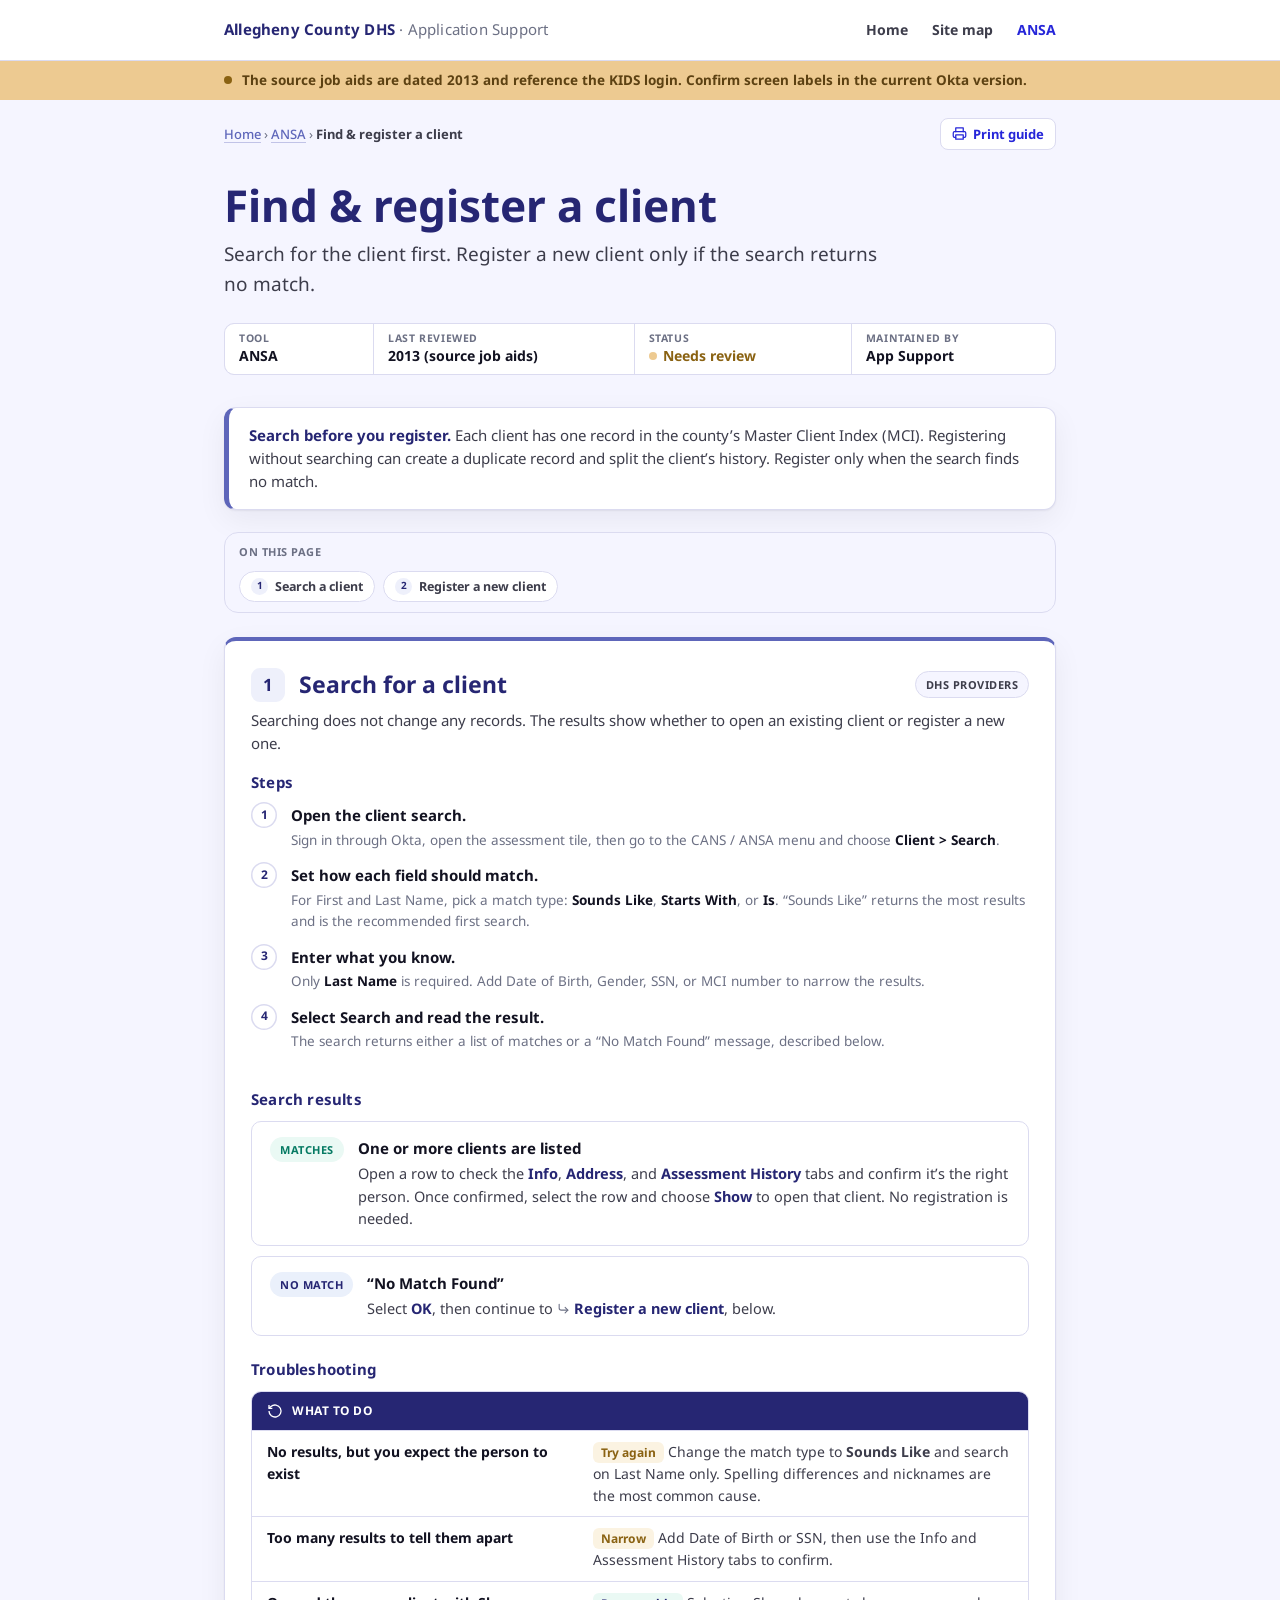
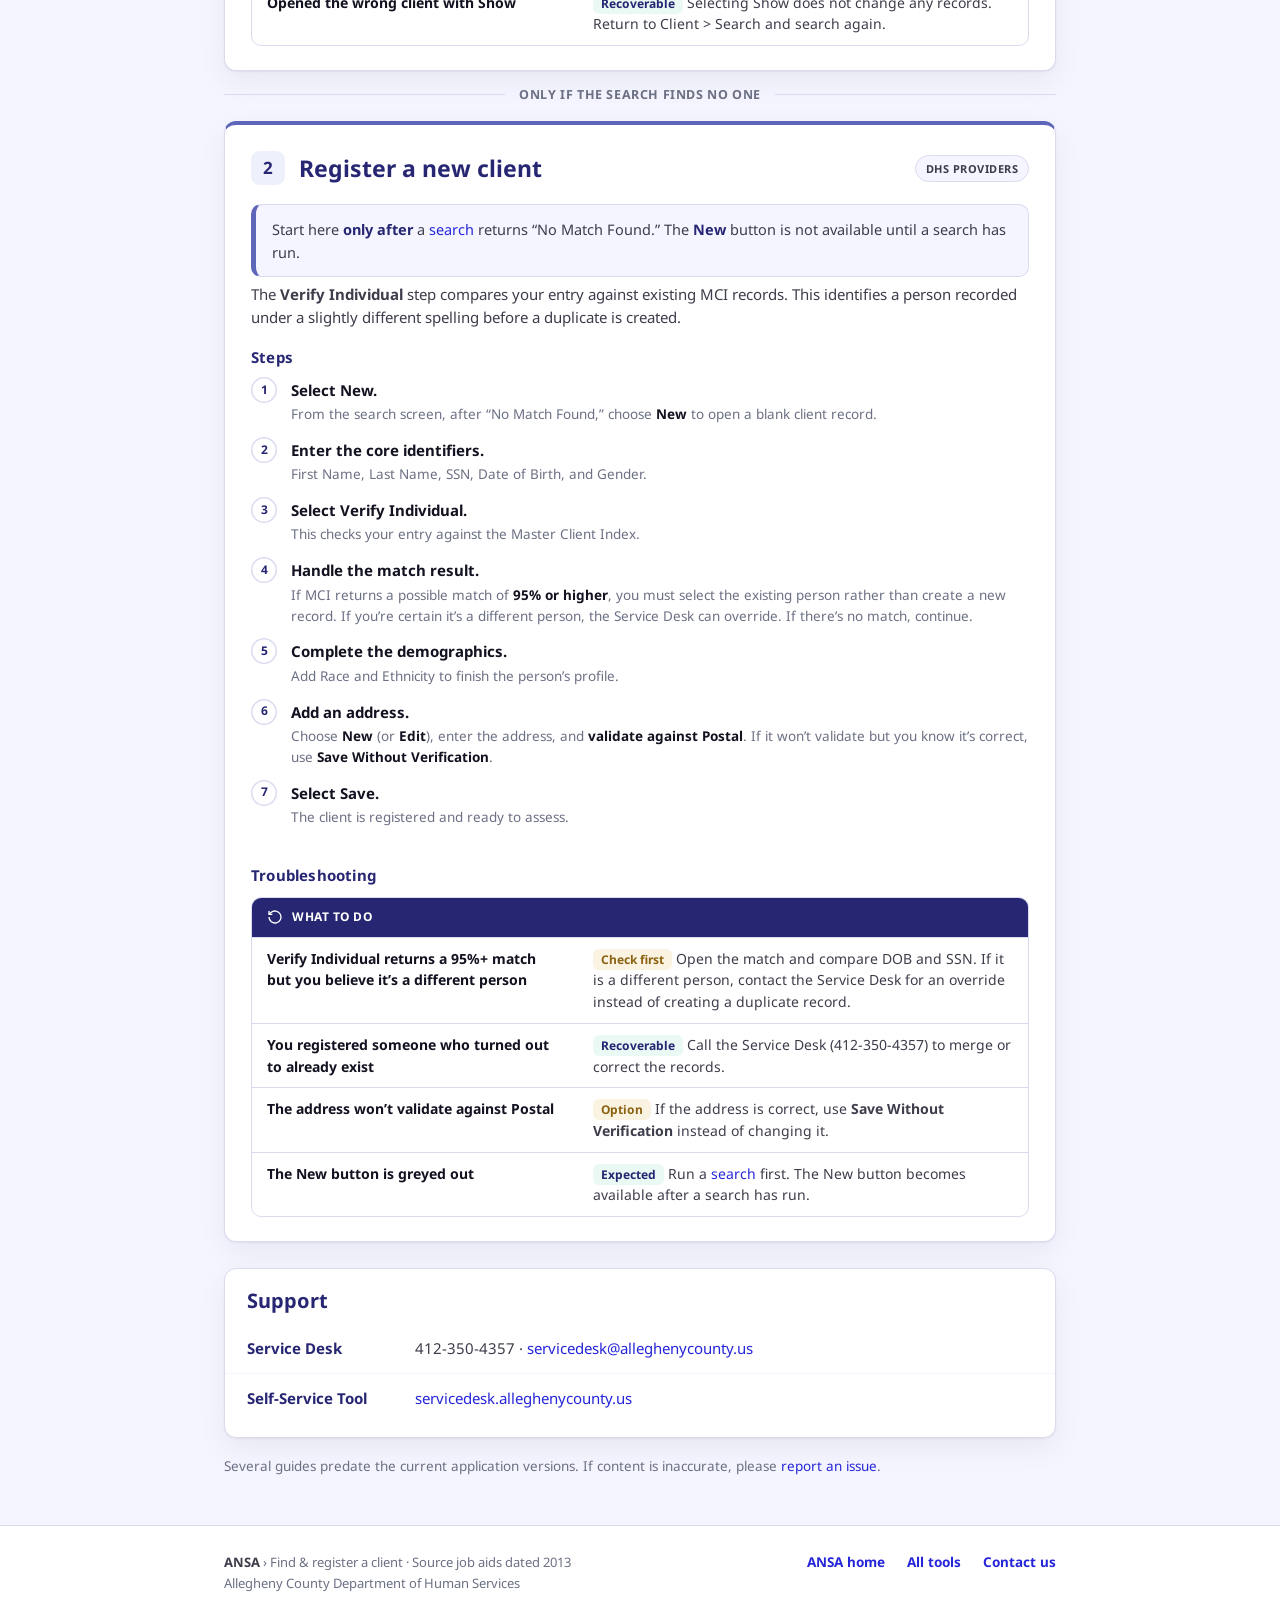
==== commit 44419c18: "Use one link pattern for guides and steps; drop screen numbers Links that open a guide show a docume" ====
--- a/ansa-find-register-client.html
+++ b/ansa-find-register-client.html
@@ -74,7 +74,7 @@
     <h3>Search results</h3>
     <div class="results">
       <div class="res"><span class="tag ok">Matches</span><div><p class="rt">One or more clients are listed</p><p>Open a row to check the <b>Info</b>, <b>Address</b>, and <b>Assessment History</b> tabs and confirm it’s the right person. Once confirmed, select the row and choose <b>Show</b> to open that client. No registration is needed.</p></div></div>
-      <div class="res"><span class="tag new">No match</span><div><p class="rt">“No Match Found”</p><p>Select <b>OK</b>, then continue to <a href="#register"><b>Step 2 · Register a new client</b></a> below.</p></div></div>
+      <div class="res"><span class="tag new">No match</span><div><p class="rt">“No Match Found”</p><p>Select <b>OK</b>, then continue to <a class="lk-inline" href="#register"><span class="lk-icon lk-step" aria-hidden="true"></span><b>Register a new client</b></a>, below.</p></div></div>
     </div>
 
     <h3>Troubleshooting</h3>
--- a/acdhs.css
+++ b/acdhs.css
@@ -130,3 +130,11 @@
   h1{font-size:26px;margin-bottom:6px;}
   h1,h2,h3,h4{break-after:avoid;}
 }
+
+/* link-type icons, used wherever a link opens a guide or a step within one:
+   .lk-guide = the whole guide (document), .lk-step = a step within a guide (return arrow) */
+.lk-icon{display:inline-block;flex:none;width:15px;height:15px;background:var(--stone);-webkit-mask:var(--ico) no-repeat center/contain;mask:var(--ico) no-repeat center/contain;}
+.lk-guide{--ico:url("data:image/svg+xml,%3Csvg xmlns='http://www.w3.org/2000/svg' viewBox='0 0 24 24' fill='none' stroke='black' stroke-width='2' stroke-linecap='round' stroke-linejoin='round'%3E%3Cpath d='M14 3H7a2 2 0 0 0-2 2v14a2 2 0 0 0 2 2h10a2 2 0 0 0 2-2V8z'/%3E%3Cpath d='M14 3v5h5'/%3E%3Cpath d='M9 13h6'/%3E%3Cpath d='M9 17h6'/%3E%3C/svg%3E");}
+.lk-step{--ico:url("data:image/svg+xml,%3Csvg xmlns='http://www.w3.org/2000/svg' viewBox='0 0 24 24' fill='none' stroke='black' stroke-width='2' stroke-linecap='round' stroke-linejoin='round'%3E%3Cpath d='M15 10l5 5-5 5'/%3E%3Cpath d='M4 4v7a4 4 0 0 0 4 4h12'/%3E%3C/svg%3E");}
+/* inside running text */
+.lk-inline{white-space:nowrap;} .lk-inline .lk-icon{width:13px;height:13px;margin-right:4px;vertical-align:-1px;}
--- a/tool-page.css
+++ b/tool-page.css
@@ -37,6 +37,40 @@
 .bucket .foot{margin-top:auto;display:flex;align-items:baseline;gap:12px;}
 .bucket .steps{font-size:13px;color:var(--stone);}
 .bucket .go{margin-left:auto;font-size:13.5px;font-weight:700;color:var(--blue);}
+
+/* tool landing: guides section with a By task / By process switch (switch appears once JS runs) */
+.guides-head{display:flex;align-items:center;justify-content:space-between;flex-wrap:wrap;gap:10px 16px;margin:0 0 16px;}
+.guides-head h2{margin:0;}
+.viewswitch{display:none;}
+.guides.ready .viewswitch{display:inline-flex;gap:2px;padding:3px;background:#EEF0FB;border-radius:10px;}
+.viewswitch button{font:inherit;font-size:13px;font-weight:700;color:var(--slate);background:none;border:0;border-radius:8px;padding:6px 13px;cursor:pointer;}
+.viewswitch button:hover{color:var(--dark-blue);}
+.viewswitch button[aria-selected="true"]{background:var(--white);color:var(--blue);box-shadow:0 1px 2px rgba(18,18,33,.14);}
+.guides:not(.ready) .guides-view+.guides-view{margin-top:16px;}
+/* process view: one row per lifecycle stage; "At any time" sits outside the lifecycle, last */
+.bystage{list-style:none;margin:0;padding:0;background:var(--white);border:1px solid var(--ash);border-radius:var(--radius);box-shadow:var(--shadow);overflow:hidden;}
+.stage{display:grid;grid-template-columns:170px 1fr;gap:16px;padding:14px 20px;border-top:1px solid var(--smoke);}
+.stage:first-child{border-top:none;}
+.stage.anytime{border-top:1px solid var(--ash);background:#FAFAFF;}
+/* stage label: same ring, size and weight as the lifecycle diagram */
+.stage-k{display:flex;align-items:flex-start;gap:8px;}
+.stage-n{flex:none;width:15px;height:15px;margin-top:1px;border-radius:50%;box-shadow:inset 0 0 0 1px var(--stone);display:flex;align-items:center;justify-content:center;font-size:9.5px;font-weight:700;line-height:1;color:var(--stone);}
+.anytime .stage-n{box-shadow:none;border:1px dashed var(--stone);}
+.stage-name{margin:0;font-size:13px;line-height:1.3;font-weight:500;color:var(--slate);}
+.stage-q{display:block;font-size:11.5px;color:var(--stone);}
+/* links: two columns; long titles wrap. Navy rather than the action blue, so a long list stays calm;
+   the icon marks guide vs step */
+.stage-guides{list-style:none;margin:0;padding:0;display:grid;grid-template-columns:1fr 1fr;gap:10px 24px;align-items:start;}
+.stage-guides li{display:grid;grid-template-columns:15px 1fr;column-gap:8px;}
+.stage-guides li>div{display:flex;flex-direction:column;min-width:0;}
+.stage-guides a{font-size:13px;font-weight:700;line-height:1.35;color:var(--dark-blue);}
+.stage-guides a:hover{color:var(--blue);text-decoration:underline;}
+.stage-guides .lk-icon{margin-top:1px;}
+.g-meta{font-size:12px;color:var(--stone);}
+.bystage-key{display:flex;justify-content:flex-end;flex-wrap:wrap;gap:6px 16px;margin:0 0 8px;font-size:12px;color:var(--stone);}
+.bystage-key span{display:inline-flex;align-items:center;gap:5px;}
+.bystage-key .lk-icon{width:13px;height:13px;}
+.stage-empty{margin:0;font-size:13px;color:var(--stone);padding-top:1px;}
 
 /* task guide: screen cards */
 .screen{scroll-margin-top:150px;background:var(--white);border:1px solid var(--ash);border-radius:var(--radius);box-shadow:var(--shadow);margin-bottom:12px;overflow:hidden;}
@@ -88,6 +122,8 @@
 
 @media (max-width:680px){
   .buckets{grid-template-columns:1fr;}
+  .stage{grid-template-columns:1fr;gap:8px;padding:12px 16px;}
+  .stage-guides{grid-template-columns:1fr;}
   dl.fields{grid-template-columns:1fr;} dl.fields dt{padding-bottom:0;border-top:1px solid var(--smoke);} dl.fields dd{padding-top:2px;border-top:none;}
 }
 
